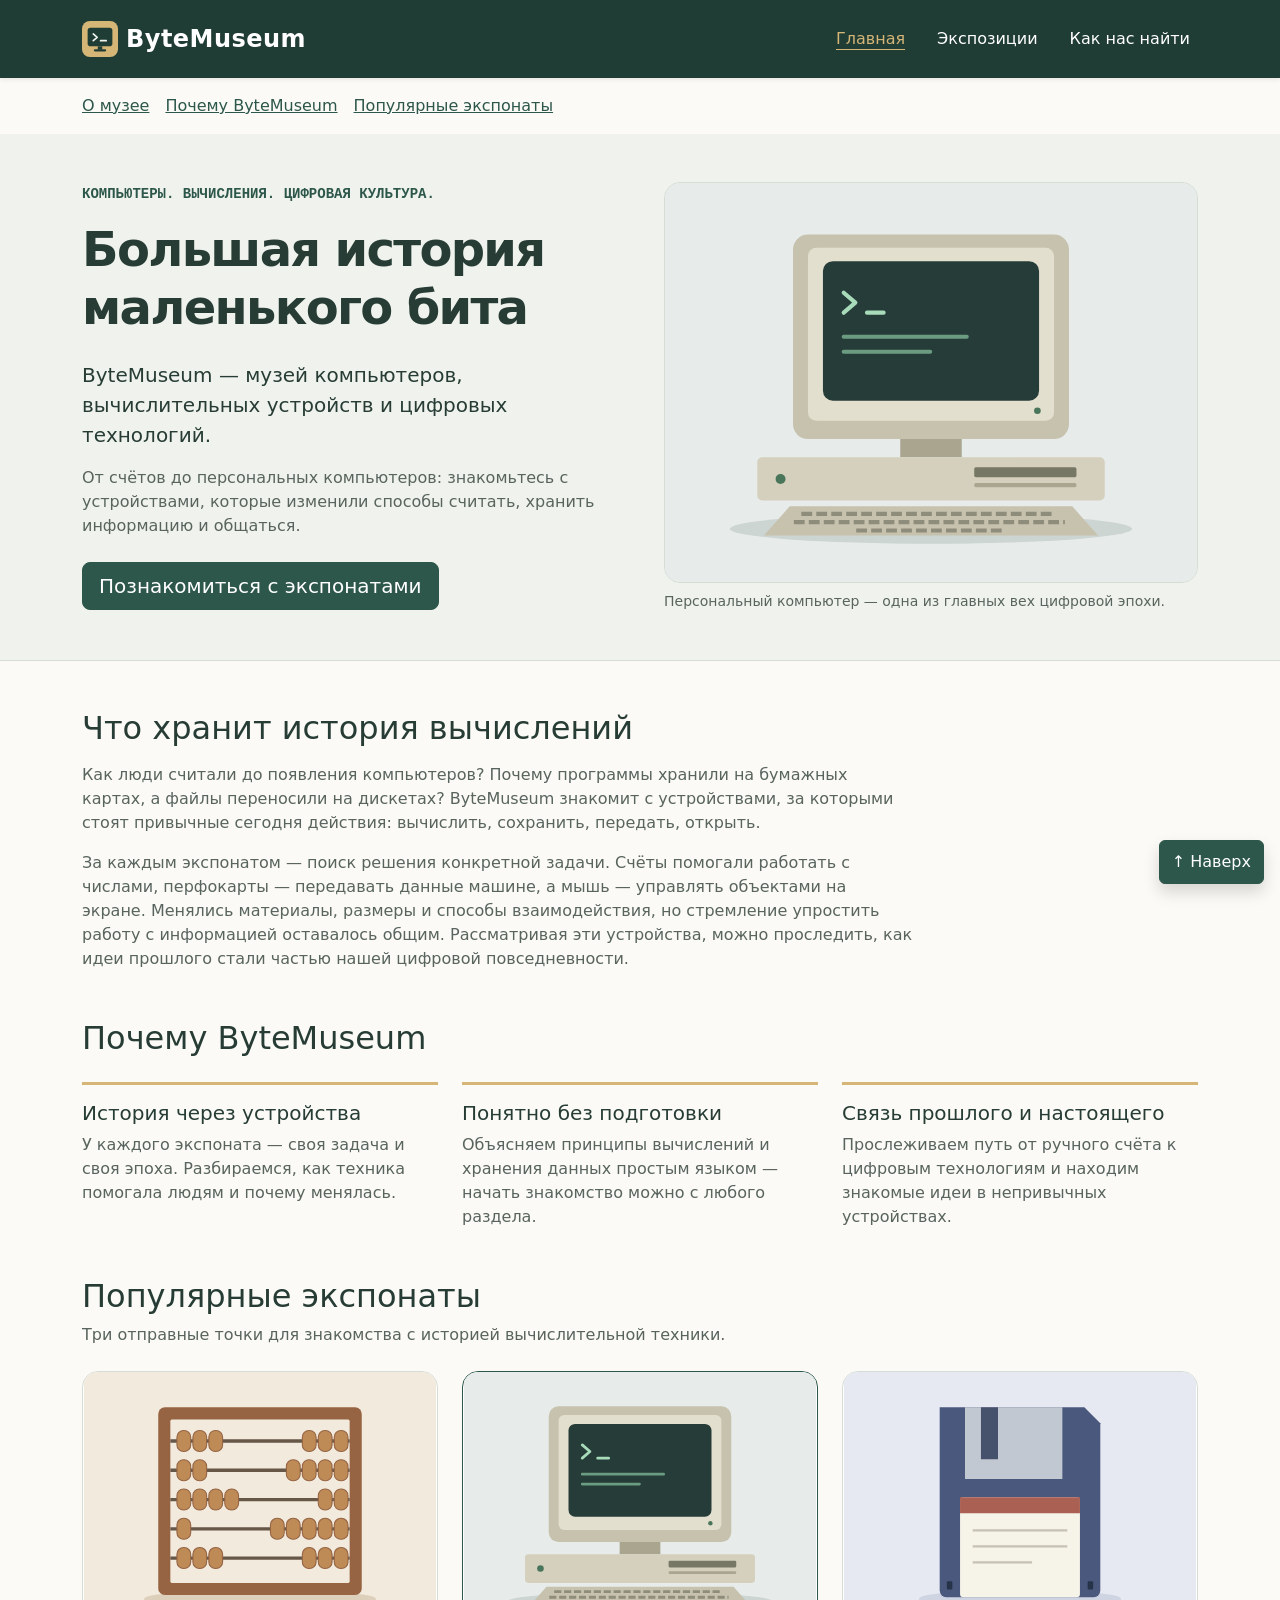
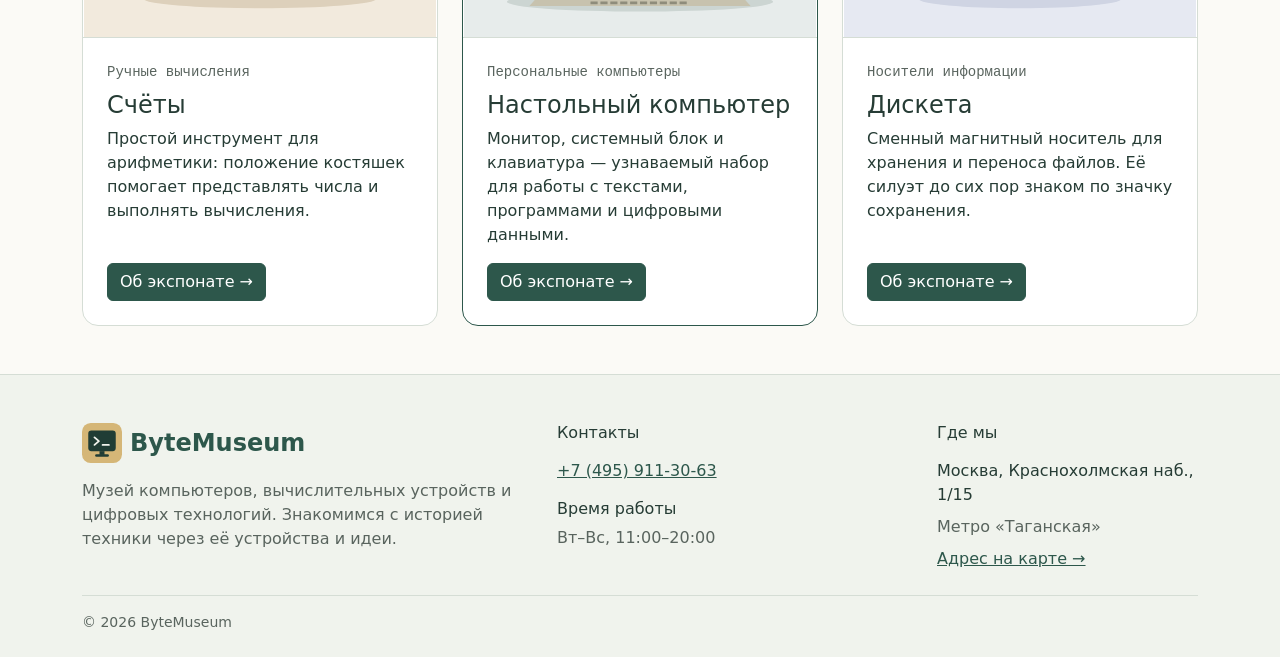
==== index.html @ 6dd72d3a "feat: add location+contacts page" ====
<!DOCTYPE html>
<html lang="ru">
<head>
  <meta charset="UTF-8">
  <meta name="viewport" content="width=device-width, initial-scale=1.0">
  <meta name="description" content="ByteMuseum — музей компьютеров, вычислительных устройств и цифровых технологий.">
  <title>Главная — ByteMuseum</title>
  <link rel="icon" type="image/svg+xml" href="images/logo.svg">
  <link rel="stylesheet" href="https://cdn.jsdelivr.net/npm/bootstrap@5.3.8/dist/css/bootstrap.min.css">
  <link rel="stylesheet" href="css/custom.css">
</head>
<body id="top" class="d-flex flex-column min-vh-100">
  <header class="museum-header sticky-top text-white shadow-sm">
    <nav class="museum-nav navbar navbar-expand-lg py-3" data-bs-theme="dark" aria-label="Основная навигация">
      <div class="container">
        <a class="museum-header__brand navbar-brand d-inline-flex align-items-center gap-2 fs-4 mb-0" href="index.html">
          <img class="museum-brand__icon" src="images/logo.svg" width="36" height="36" alt="">
          <span>ByteMuseum</span>
        </a>
        <button class="navbar-toggler" type="button" data-bs-toggle="collapse" data-bs-target="#main-menu" aria-controls="main-menu" aria-expanded="false" aria-label="Открыть или закрыть меню">
          <span class="navbar-toggler-icon"></span>
        </button>
        <div class="collapse navbar-collapse" id="main-menu">
          <ul class="navbar-nav ms-auto gap-lg-3 pt-3 pt-lg-0">
            <li class="nav-item"><a class="museum-nav__link nav-link" href="index.html" aria-current="page">Главная</a></li>
            <li class="nav-item"><a class="museum-nav__link nav-link" href="exhibitions.html">Экспозиции</a></li>
            <li class="nav-item"><a class="museum-nav__link nav-link" href="location.html">Как нас найти</a></li>
          </ul>
        </div>
      </div>
    </nav>
  </header>

  <main class="flex-grow-1">
    <nav class="container py-3" aria-label="Разделы главной страницы">
      <ul class="d-flex flex-wrap gap-3 list-unstyled mb-0">
        <li><a href="#about">О музее</a></li>
        <li><a href="#advantages">Почему ByteMuseum</a></li>
        <li><a href="#exhibits">Популярные экспонаты</a></li>
      </ul>
    </nav>
    <section id="about" class="museum-section museum-hero container-fluid border-bottom py-5" aria-labelledby="about-title">
      <div class="container">
        <div class="row align-items-center g-4 g-lg-5">
          <div class="col-12 col-lg-6">
            <p class="museum-hero__eyebrow text-uppercase small fw-semibold mb-3">Компьютеры. Вычисления. Цифровая культура.</p>
            <h1 id="about-title" class="museum-hero__title display-5 fw-bold mb-4">Большая история маленького бита</h1>
            <p class="lead mb-3">ByteMuseum — музей компьютеров, вычислительных устройств и цифровых технологий.</p>
            <p class="text-body-secondary mb-4">От счётов до персональных компьютеров: знакомьтесь с устройствами, которые изменили способы считать, хранить информацию и общаться.</p>
            <a class="museum-button btn btn-primary btn-lg" href="#exhibits">Познакомиться с экспонатами</a>
          </div>
          <div class="col-12 col-lg-6">
            <figure class="mb-0">
              <img class="museum-hero__image img-fluid rounded-4" src="images/personal-computer.svg" width="640" height="480" alt="Иллюстрация настольного компьютера с монитором, системным блоком и клавиатурой">
              <figcaption class="small text-body-secondary mt-2">Персональный компьютер — одна из главных вех цифровой эпохи.</figcaption>
            </figure>
          </div>
        </div>
      </div>
    </section>

    <section class="container pt-5" aria-labelledby="computing-history-title">
      <div class="row">
        <div class="col-12 col-lg-9">
          <h2 id="computing-history-title" class="mb-3">Что хранит история вычислений</h2>
          <p class="text-body-secondary">Как люди считали до появления компьютеров? Почему программы хранили на бумажных картах, а файлы переносили на дискетах? ByteMuseum знакомит с устройствами, за которыми стоят привычные сегодня действия: вычислить, сохранить, передать, открыть.</p>
          <p class="text-body-secondary mb-0">За каждым экспонатом — поиск решения конкретной задачи. Счёты помогали работать с числами, перфокарты — передавать данные машине, а мышь — управлять объектами на экране. Менялись материалы, размеры и способы взаимодействия, но стремление упростить работу с информацией оставалось общим. Рассматривая эти устройства, можно проследить, как идеи прошлого стали частью нашей цифровой повседневности.</p>
        </div>
      </div>
    </section>

    <section id="advantages" class="museum-section container py-5" aria-labelledby="advantages-title">
      <h2 id="advantages-title" class="mb-4">Почему ByteMuseum</h2>
      <div class="row g-4">
        <div class="col-12 col-md-6 col-lg-4">
          <div class="museum-benefit h-100 pt-3">
            <h3 class="h5">История через устройства</h3>
            <p class="text-body-secondary mb-0">У каждого экспоната — своя задача и своя эпоха. Разбираемся, как техника помогала людям и почему менялась.</p>
          </div>
        </div>
        <div class="col-12 col-md-6 col-lg-4">
          <div class="museum-benefit h-100 pt-3">
            <h3 class="h5">Понятно без подготовки</h3>
            <p class="text-body-secondary mb-0">Объясняем принципы вычислений и хранения данных простым языком — начать знакомство можно с любого раздела.</p>
          </div>
        </div>
        <div class="col-12 col-md-6 col-lg-4">
          <div class="museum-benefit h-100 pt-3">
            <h3 class="h5">Связь прошлого и настоящего</h3>
            <p class="text-body-secondary mb-0">Прослеживаем путь от ручного счёта к цифровым технологиям и находим знакомые идеи в непривычных устройствах.</p>
          </div>
        </div>
      </div>
    </section>

    <section id="exhibits" class="museum-section container pb-5" aria-labelledby="exhibits-title">
      <h2 id="exhibits-title" class="mb-2">Популярные экспонаты</h2>
      <p class="text-body-secondary mb-4">Три отправные точки для знакомства с историей вычислительной техники.</p>
      <div class="row g-4">
        <div class="col-12 col-md-6 col-lg-4">
          <article class="exhibit-card card h-100 overflow-hidden">
            <img class="exhibit-card__image card-img-top img-fluid w-100" src="images/abacus.svg" width="640" height="480" loading="lazy" alt="Иллюстрация деревянных счётов с рядами костяшек">
            <div class="card-body d-flex flex-column p-4">
              <p class="exhibit-card__category small text-body-secondary mb-2">Ручные вычисления</p>
              <h3 class="card-title h4">Счёты</h3>
              <p class="card-text">Простой инструмент для арифметики: положение костяшек помогает представлять числа и выполнять вычисления.</p>
              <a class="museum-button btn btn-primary mt-auto align-self-start" href="exhibit.html?id=abacus" aria-label="Подробнее об экспонате: Счёты">Об экспонате →</a>
            </div>
          </article>
        </div>
        <div class="col-12 col-md-6 col-lg-4">
          <article class="exhibit-card exhibit-card--featured card h-100 overflow-hidden">
            <img class="exhibit-card__image card-img-top img-fluid w-100" src="images/personal-computer.svg" width="640" height="480" loading="lazy" alt="Иллюстрация персонального компьютера с отдельным монитором и клавиатурой">
            <div class="card-body d-flex flex-column p-4">
              <p class="exhibit-card__category small text-body-secondary mb-2">Персональные компьютеры</p>
              <h3 class="card-title h4">Настольный компьютер</h3>
              <p class="card-text">Монитор, системный блок и клавиатура — узнаваемый набор для работы с текстами, программами и цифровыми данными.</p>
              <a class="museum-button btn btn-primary mt-auto align-self-start" href="exhibit.html?id=personal-computer" aria-label="Подробнее об экспонате: Настольный компьютер">Об экспонате →</a>
            </div>
          </article>
        </div>
        <div class="col-12 col-md-6 col-lg-4">
          <article class="exhibit-card card h-100 overflow-hidden">
            <img class="exhibit-card__image card-img-top img-fluid w-100" src="images/floppy-disk.svg" width="640" height="480" loading="lazy" alt="Иллюстрация дискеты в квадратном корпусе с металлической шторкой">
            <div class="card-body d-flex flex-column p-4">
              <p class="exhibit-card__category small text-body-secondary mb-2">Носители информации</p>
              <h3 class="card-title h4">Дискета</h3>
              <p class="card-text">Сменный магнитный носитель для хранения и переноса файлов. Её силуэт до сих пор знаком по значку сохранения.</p>
              <a class="museum-button btn btn-primary mt-auto align-self-start" href="exhibit.html?id=floppy-disk" aria-label="Подробнее об экспонате: Дискета">Об экспонате →</a>
            </div>
          </article>
        </div>
      </div>
    </section>
  </main>

  <footer class="museum-footer border-top pt-5 pb-4">
    <div class="container">
      <div class="row g-4">
        <div class="col-12 col-lg-5">
          <a class="museum-footer__brand d-inline-flex align-items-center gap-2 text-decoration-none mb-3" href="index.html">
            <img class="museum-brand__icon" src="images/logo.svg" width="40" height="40" alt="">
            <span class="fs-4 fw-bold">ByteMuseum</span>
          </a>
          <p class="text-body-secondary mb-0">Музей компьютеров, вычислительных устройств и цифровых технологий. Знакомимся с историей техники через её устройства и идеи.</p>
        </div>
        <div class="col-12 col-sm-6 col-lg-4">
          <h2 class="h6 mb-3">Контакты</h2>
          <address class="mb-0">
            <a class="museum-footer__contact" href="tel:+74959113063">+7 (495) 911-30-63</a>
          </address>
          <h2 class="h6 mt-3 mb-2">Время работы</h2>
          <p class="text-body-secondary mb-0">Вт–Вс, 11:00–20:00</p>
        </div>
        <div class="col-12 col-sm-6 col-lg-3">
          <h2 class="h6 mb-3">Где мы</h2>
          <address class="mb-0">
            Москва, Краснохолмская наб., 1/15
            <span class="d-block text-body-secondary mt-2">Метро «Таганская»</span>
            <a class="d-inline-block mt-2" href="location.html">Адрес на карте →</a>
          </address>
        </div>
      </div>
      <div class="museum-footer__bottom border-top mt-4 pt-3">
        <p class="text-body-secondary small mb-0">&copy; 2026 ByteMuseum</p>
      </div>
    </div>
  </footer>

  <a class="museum-button back-to-top btn btn-primary position-fixed bottom-0 end-0 m-3 shadow z-3" href="#top" aria-label="Вернуться к началу страницы">↑ Наверх</a>

  <script src="https://cdn.jsdelivr.net/npm/bootstrap@5.3.8/dist/js/bootstrap.bundle.min.js"></script>
</body>
</html>
---- css/custom.css ----
:root {
  /* Тема сайта */
  --museum-brand: #2d574b;
  --museum-brand-rgb: 45, 87, 75;
  --museum-brand-hover: #234438;
  --museum-header: #203d35;
  --museum-accent: #d5b677;
  --museum-focus: #986414;
  --museum-surface: #ffffff;
  --museum-surface-muted: #f0f3ed;
  --museum-radius: 1rem;
  --museum-anchor-offset: 10rem;

  /* Общие цвета Bootstrap и собственных блоков */
  --bs-primary: var(--museum-brand);
  --bs-primary-rgb: var(--museum-brand-rgb);
  --bs-body-color: #263c35;
  --bs-body-bg: #fbfaf6;
  --bs-secondary-color: #59645e;
  --bs-border-color: #d5ddd5;
  --bs-link-color: var(--museum-brand);
  --bs-link-color-rgb: var(--museum-brand-rgb);
  --bs-link-hover-color: var(--museum-brand-hover);
  --bs-link-hover-color-rgb: 35, 68, 56;
}

/* Базовое поведение и клавиатурная навигация */
html {
  overscroll-behavior: none;
}

a:focus-visible,
.museum-button:focus-visible,
.navbar-toggler:focus-visible,
.table-responsive:focus-visible {
  outline: 3px solid var(--museum-focus);
  outline-offset: 4px;
}

.museum-section {
  scroll-margin-top: var(--museum-anchor-offset);
}

/* Шапка и навигация */
.museum-header {
  background-color: var(--museum-header);
}

.museum-header__brand {
  font-weight: 700;
  letter-spacing: 0.02em;
}

.museum-brand__icon {
  flex-shrink: 0;
}

.museum-footer__contact {
  overflow-wrap: anywhere;
}

.museum-footer__bottom {
  /* Оставляем место для фиксированной ссылки «Наверх». */
  padding-right: 7rem;
}

.museum-header a:focus-visible,
.museum-header .navbar-toggler:focus-visible {
  outline-color: var(--museum-accent);
}

.museum-nav__link {
  display: inline-block;
  padding-block: 0.25rem;
  color: #ffffff;
  text-decoration: underline;
  text-decoration-color: transparent;
  text-underline-offset: 0.3em;
}

.museum-nav__link:hover,
.museum-nav__link:focus-visible,
.museum-nav__link[aria-current="page"] {
  color: var(--museum-accent);
  text-decoration-color: currentColor;
}

.museum-nav .navbar-toggler {
  min-width: 48px;
  min-height: 44px;
}

/* Главный блок и преимущества */
.museum-hero,
.museum-footer {
  background-color: var(--museum-surface-muted);
}

.museum-hero__eyebrow,
.exhibit-card__category {
  font-family: var(--bs-font-monospace);
}

.museum-hero__eyebrow {
  color: var(--museum-brand);
}

.museum-hero__title {
  letter-spacing: -0.035em;
}

.museum-hero__image {
  border: 1px solid var(--bs-border-color);
}

.museum-benefit {
  border-top: 3px solid var(--museum-accent);
}

/* Экспонат */
.exhibit-card {
  background-color: var(--museum-surface);
  border: 1px solid var(--bs-border-color);
  border-radius: var(--museum-radius);
}

.exhibit-card--featured {
  border-color: var(--museum-brand);
}

.exhibit-card__image {
  display: block;
  aspect-ratio: 4 / 3;
  object-fit: contain;
  border-bottom: 1px solid var(--bs-border-color);
}

.museum-badge {
  color: #ffffff;
  background-color: var(--museum-brand);
}

.museum-badge--temporary {
  color: var(--museum-header);
  background-color: var(--museum-accent);
}

.exhibit-specs {
  --bs-table-color: var(--bs-body-color);
  --bs-table-bg: var(--museum-surface);
  --bs-table-striped-color: var(--bs-body-color);
  --bs-table-striped-bg: var(--museum-surface-muted);
}

.exhibit-specs th {
  width: 40%;
  font-weight: 600;
}

/* Состояния кнопок через переменные Bootstrap */
.museum-button {
  --bs-btn-bg: var(--museum-brand);
  --bs-btn-border-color: var(--museum-brand);
  --bs-btn-hover-bg: var(--museum-brand-hover);
  --bs-btn-hover-border-color: var(--museum-brand-hover);
  --bs-btn-active-bg: var(--museum-header);
  --bs-btn-active-border-color: var(--museum-header);
  --bs-btn-focus-shadow-rgb: var(--museum-brand-rgb);
  --bs-btn-disabled-bg: var(--museum-brand);
  --bs-btn-disabled-border-color: var(--museum-brand);
}

.back-to-top {
  min-height: 44px;
  display: inline-flex;
  align-items: center;
}

/* Карта остаётся достаточно высокой для управления на небольшом экране. */
.location-map {
  display: block;
  width: 100%;
  height: clamp(22rem, 45vw, 32rem);
  border: 0;
}

/* Горизонтальное меню занимает меньше места по высоте */
@media (min-width: 992px) {
  :root {
    --museum-anchor-offset: 7rem;
  }
}
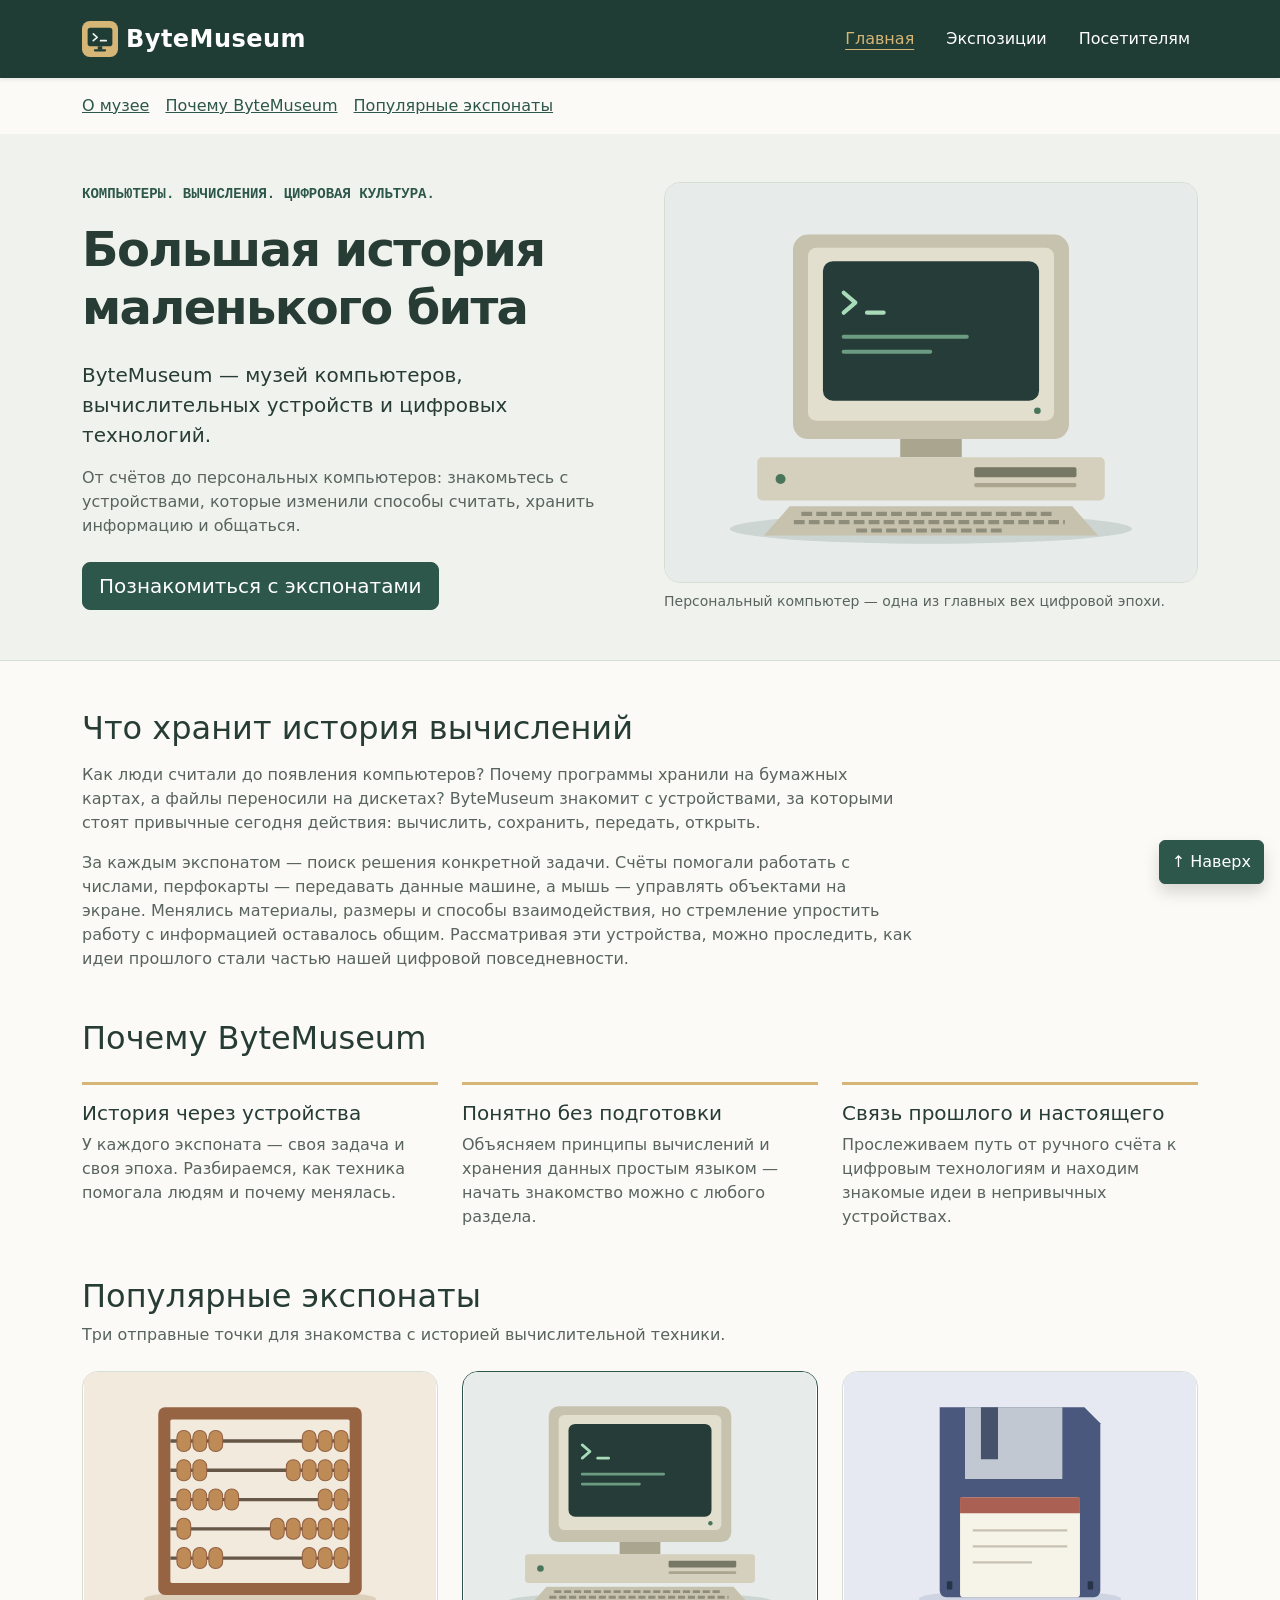
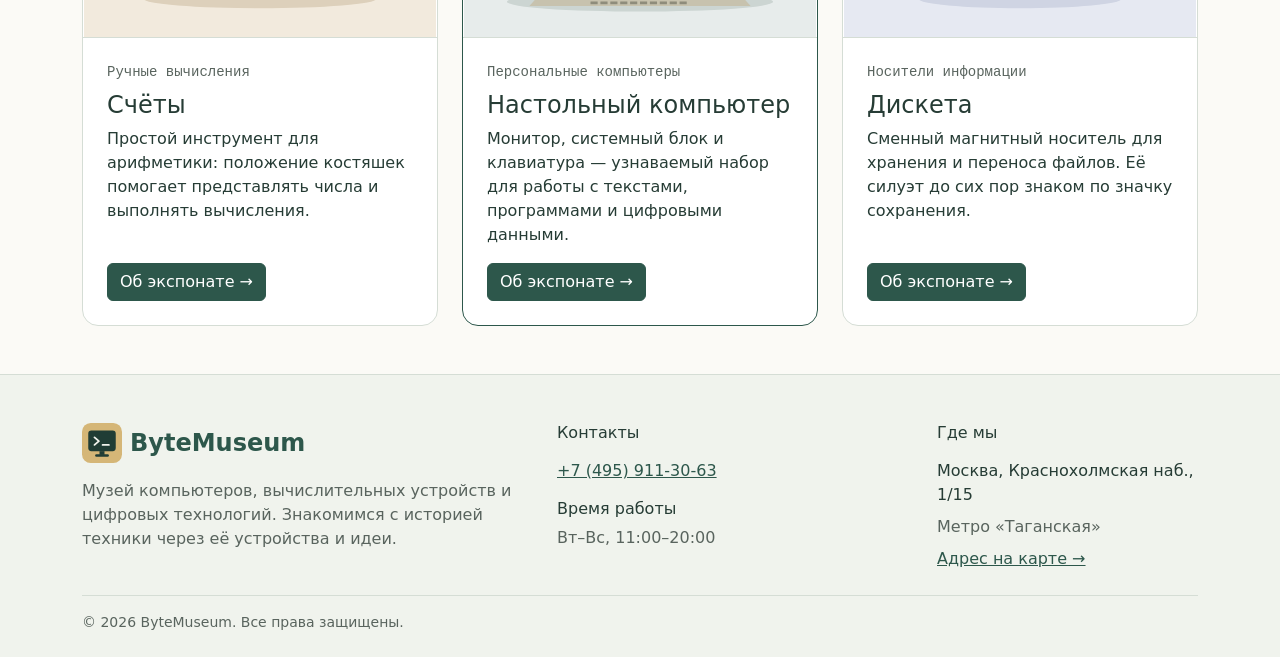
==== commit 629be7a8: "feat: add faq, rules and prices, rename location page to visitors page" ====
--- a/index.html
+++ b/index.html
@@ -24,7 +24,7 @@
           <ul class="navbar-nav ms-auto gap-lg-3 pt-3 pt-lg-0">
             <li class="nav-item"><a class="museum-nav__link nav-link" href="index.html" aria-current="page">Главная</a></li>
             <li class="nav-item"><a class="museum-nav__link nav-link" href="exhibitions.html">Экспозиции</a></li>
-            <li class="nav-item"><a class="museum-nav__link nav-link" href="location.html">Как нас найти</a></li>
+            <li class="nav-item"><a class="museum-nav__link nav-link" href="visitors.html">Посетителям</a></li>
           </ul>
         </div>
       </div>
@@ -157,12 +157,12 @@
           <address class="mb-0">
             Москва, Краснохолмская наб., 1/15
             <span class="d-block text-body-secondary mt-2">Метро «Таганская»</span>
-            <a class="d-inline-block mt-2" href="location.html">Адрес на карте →</a>
+            <a class="d-inline-block mt-2" href="visitors.html#directions">Адрес на карте →</a>
           </address>
         </div>
       </div>
       <div class="museum-footer__bottom border-top mt-4 pt-3">
-        <p class="text-body-secondary small mb-0">&copy; 2026 ByteMuseum</p>
+        <p class="text-body-secondary small mb-0">&copy; 2026 ByteMuseum. Все права защищены.</p>
       </div>
     </div>
   </footer>
--- a/css/custom.css
+++ b/css/custom.css
@@ -157,6 +157,27 @@
   font-weight: 600;
 }
 
+/* Информация для посетителей */
+.visitor-ticket {
+  --bs-card-bg: var(--museum-surface);
+}
+
+.museum-notice {
+  --bs-alert-color: var(--bs-body-color);
+  --bs-alert-bg: var(--museum-surface-muted);
+  --bs-alert-border-color: var(--bs-border-color);
+  --bs-alert-link-color: var(--museum-brand);
+}
+
+.museum-faq {
+  --bs-accordion-bg: var(--museum-surface);
+  --bs-accordion-color: var(--bs-body-color);
+  --bs-accordion-btn-color: var(--bs-body-color);
+  --bs-accordion-active-color: var(--museum-brand);
+  --bs-accordion-active-bg: var(--museum-surface-muted);
+  --bs-accordion-btn-focus-box-shadow: inset 0 0 0 3px var(--museum-focus);
+}
+
 /* Состояния кнопок через переменные Bootstrap */
 .museum-button {
   --bs-btn-bg: var(--museum-brand);
@@ -177,7 +198,7 @@
 }
 
 /* Карта остаётся достаточно высокой для управления на небольшом экране. */
-.location-map {
+.visitors-map {
   display: block;
   width: 100%;
   height: clamp(22rem, 45vw, 32rem);
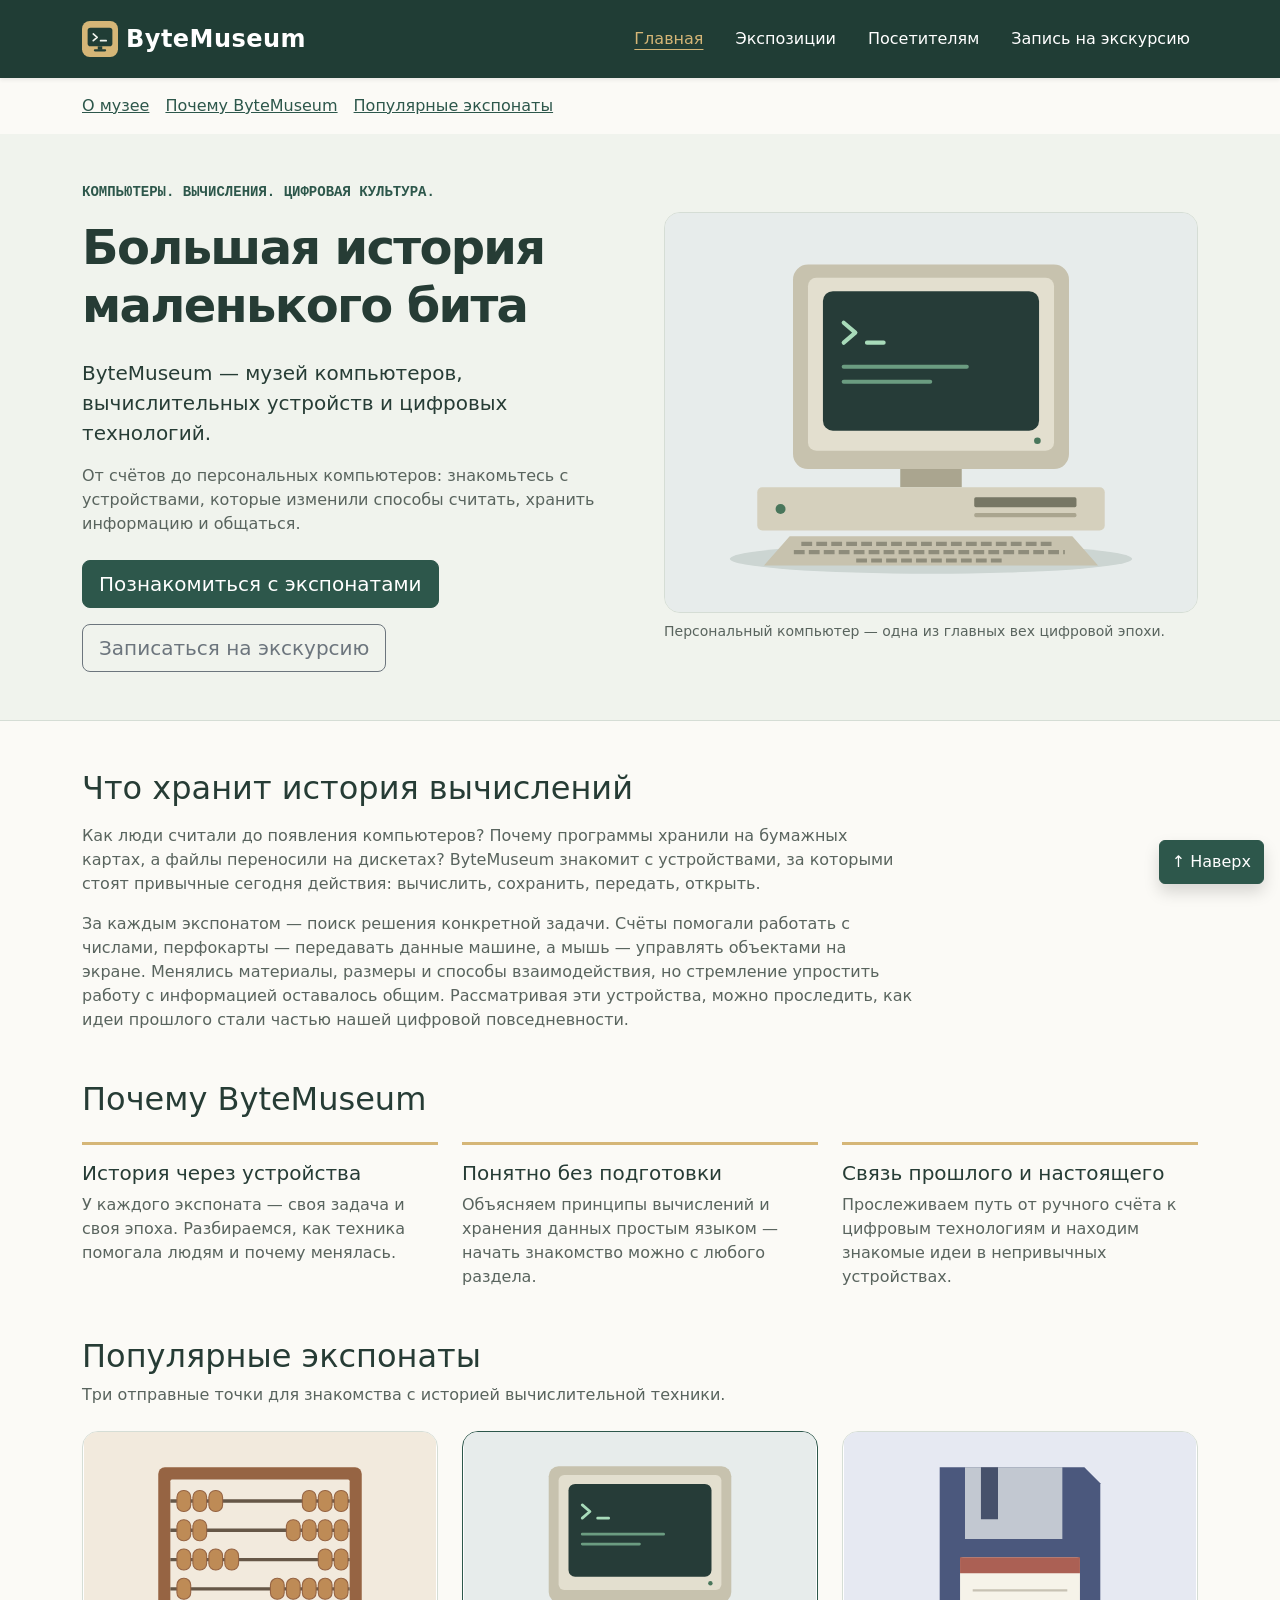
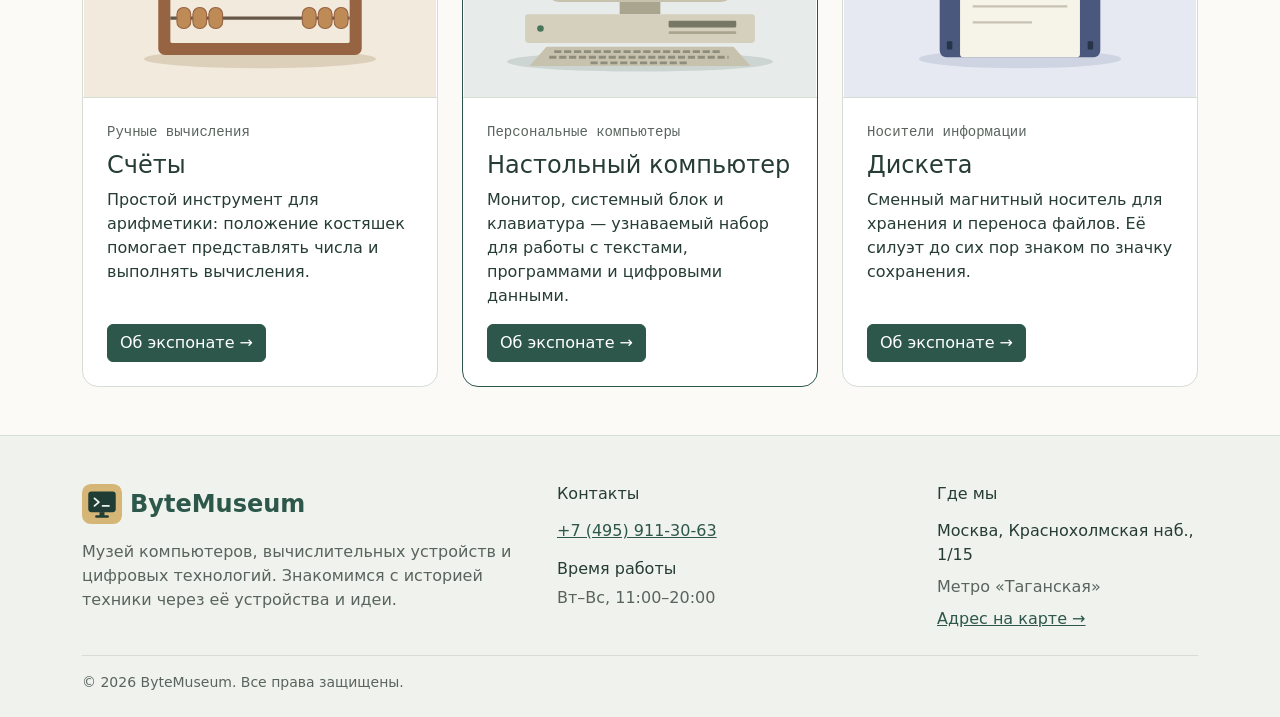
==== commit 151c8baa: "feat: add tour page" ====
--- a/index.html
+++ b/index.html
@@ -25,6 +25,7 @@
             <li class="nav-item"><a class="museum-nav__link nav-link" href="index.html" aria-current="page">Главная</a></li>
             <li class="nav-item"><a class="museum-nav__link nav-link" href="exhibitions.html">Экспозиции</a></li>
             <li class="nav-item"><a class="museum-nav__link nav-link" href="visitors.html">Посетителям</a></li>
+            <li class="nav-item"><a class="museum-nav__link nav-link" href="tours.html">Запись на экскурсию</a></li>
           </ul>
         </div>
       </div>
@@ -47,7 +48,10 @@
             <h1 id="about-title" class="museum-hero__title display-5 fw-bold mb-4">Большая история маленького бита</h1>
             <p class="lead mb-3">ByteMuseum — музей компьютеров, вычислительных устройств и цифровых технологий.</p>
             <p class="text-body-secondary mb-4">От счётов до персональных компьютеров: знакомьтесь с устройствами, которые изменили способы считать, хранить информацию и общаться.</p>
-            <a class="museum-button btn btn-primary btn-lg" href="#exhibits">Познакомиться с экспонатами</a>
+            <div class="d-flex flex-wrap gap-3">
+              <a class="museum-button btn btn-primary btn-lg" href="#exhibits">Познакомиться с экспонатами</a>
+              <a class="btn btn-outline-secondary btn-lg" href="tours.html">Записаться на экскурсию</a>
+            </div>
           </div>
           <div class="col-12 col-lg-6">
             <figure class="mb-0">
--- a/css/custom.css
+++ b/css/custom.css
@@ -178,6 +178,31 @@
   --bs-accordion-btn-focus-box-shadow: inset 0 0 0 3px var(--museum-focus);
 }
 
+/* Форма записи и предварительный просмотр заявки */
+.tour-note {
+  --bs-card-bg: var(--museum-surface-muted);
+}
+
+.tour-form .form-control:focus,
+.tour-form .form-select:focus,
+.tour-form .form-check-input:focus {
+  border-color: var(--museum-brand);
+  box-shadow: 0 0 0 0.25rem rgba(var(--museum-brand-rgb), 0.2);
+}
+
+.tour-form .form-check-input:checked {
+  background-color: var(--museum-brand);
+  border-color: var(--museum-brand);
+}
+
+.tour-summary dd {
+  overflow-wrap: anywhere;
+}
+
+.tour-summary__comment {
+  white-space: pre-wrap;
+}
+
 /* Состояния кнопок через переменные Bootstrap */
 .museum-button {
   --bs-btn-bg: var(--museum-brand);
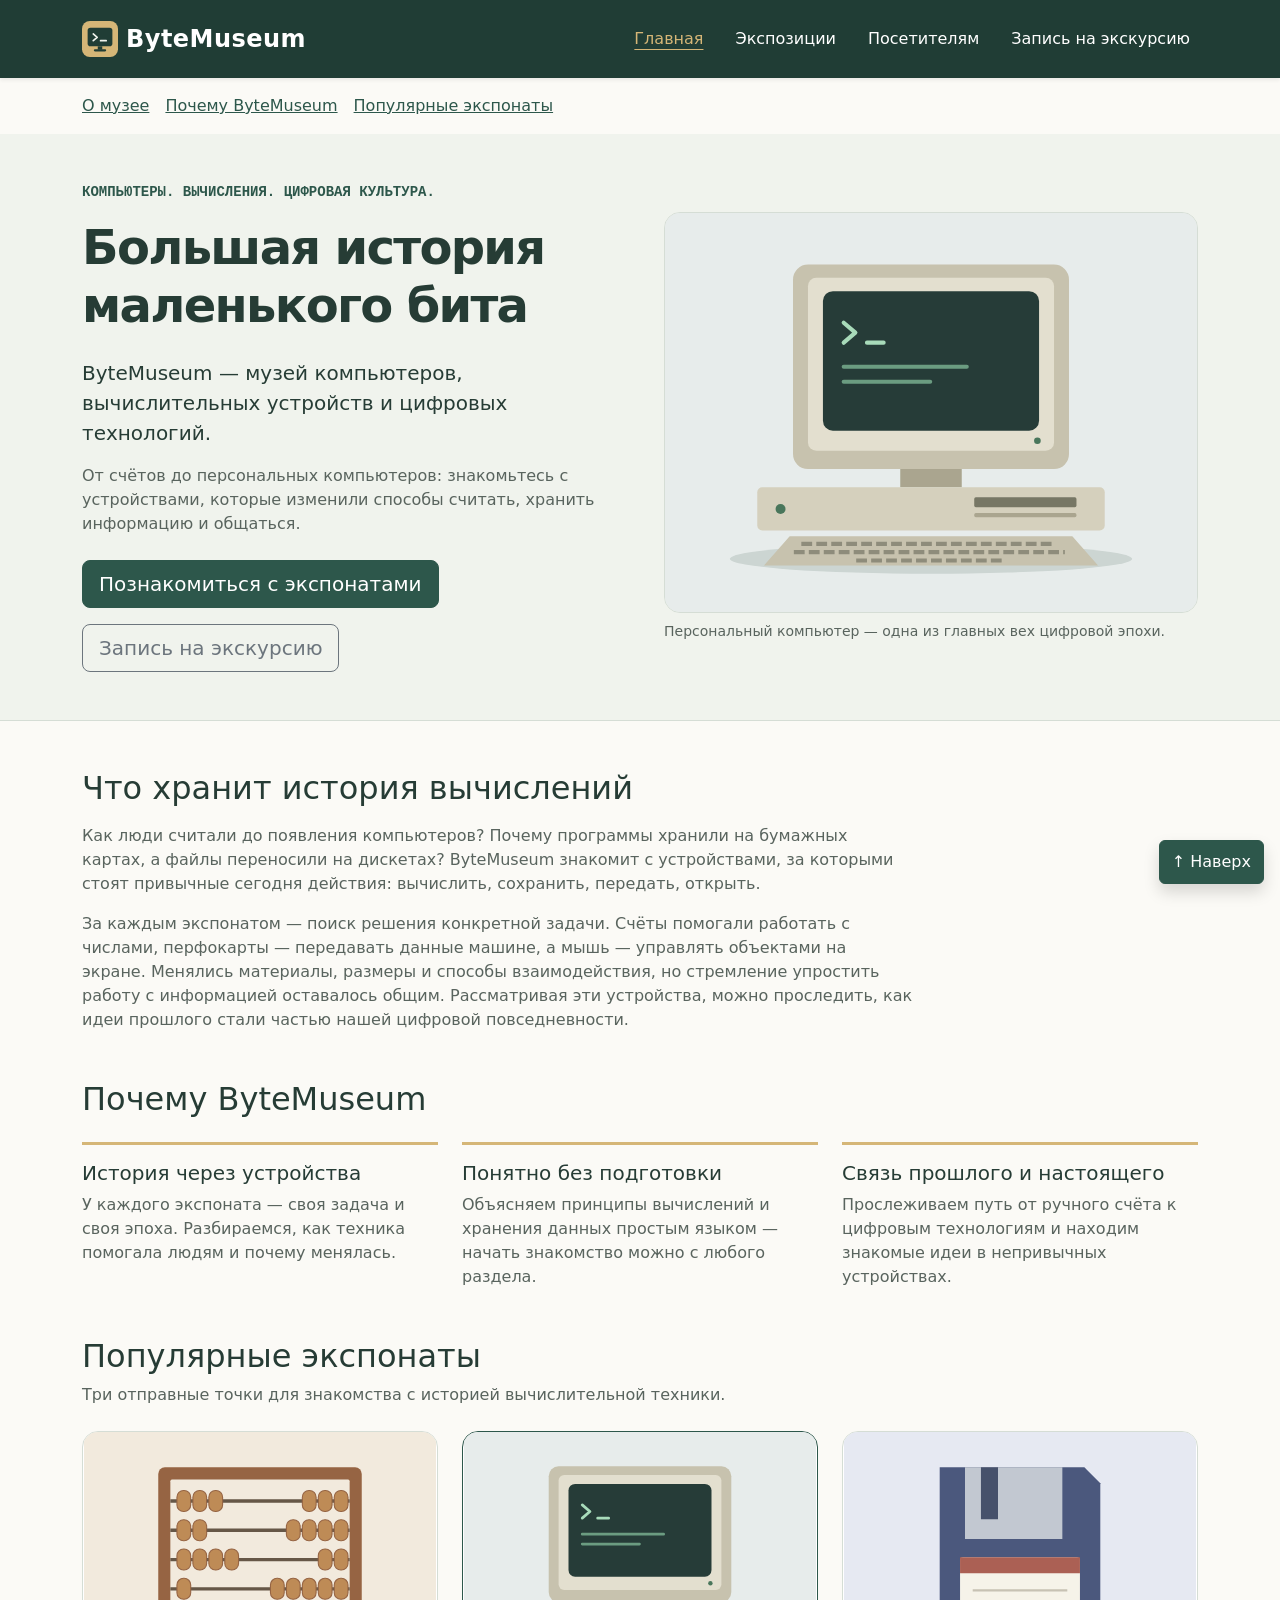
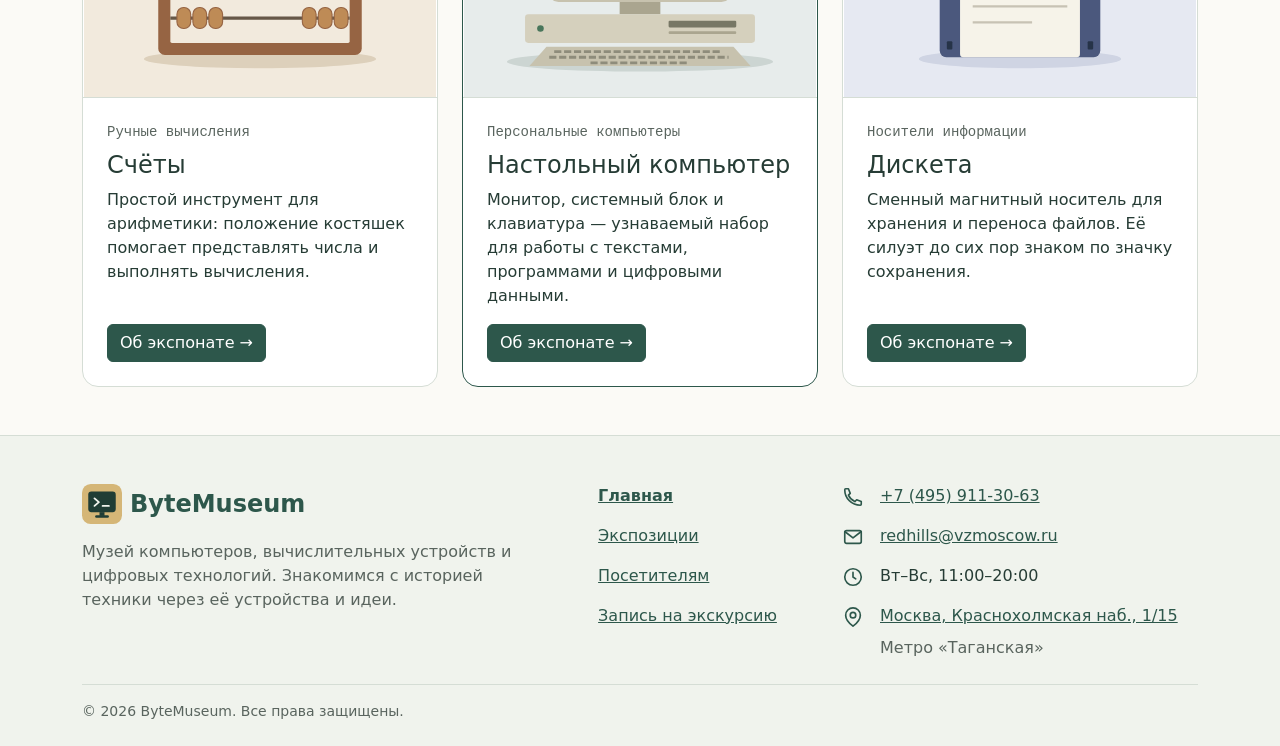
==== commit 11c13e76: "feat: footer navigation, minor changes" ====
--- a/index.html
+++ b/index.html
@@ -50,7 +50,7 @@
             <p class="text-body-secondary mb-4">От счётов до персональных компьютеров: знакомьтесь с устройствами, которые изменили способы считать, хранить информацию и общаться.</p>
             <div class="d-flex flex-wrap gap-3">
               <a class="museum-button btn btn-primary btn-lg" href="#exhibits">Познакомиться с экспонатами</a>
-              <a class="btn btn-outline-secondary btn-lg" href="tours.html">Записаться на экскурсию</a>
+              <a class="btn btn-outline-secondary btn-lg" href="tours.html">Запись на экскурсию</a>
             </div>
           </div>
           <div class="col-12 col-lg-6">
@@ -148,21 +148,38 @@
           </a>
           <p class="text-body-secondary mb-0">Музей компьютеров, вычислительных устройств и цифровых технологий. Знакомимся с историей техники через её устройства и идеи.</p>
         </div>
-        <div class="col-12 col-sm-6 col-lg-4">
-          <h2 class="h6 mb-3">Контакты</h2>
-          <address class="mb-0">
-            <a class="museum-footer__contact" href="tel:+74959113063">+7 (495) 911-30-63</a>
-          </address>
-          <h2 class="h6 mt-3 mb-2">Время работы</h2>
-          <p class="text-body-secondary mb-0">Вт–Вс, 11:00–20:00</p>
+        <div class="col-12 col-sm-5 col-lg-3 d-flex justify-content-lg-center">
+          <nav aria-label="Навигация в подвале">
+            <ul class="d-flex flex-column gap-3 list-unstyled mb-0">
+              <li><a class="museum-footer__link" href="index.html" aria-current="page">Главная</a></li>
+              <li><a class="museum-footer__link" href="exhibitions.html">Экспозиции</a></li>
+              <li><a class="museum-footer__link" href="visitors.html">Посетителям</a></li>
+              <li><a class="museum-footer__link" href="tours.html">Запись на экскурсию</a></li>
+            </ul>
+          </nav>
         </div>
-        <div class="col-12 col-sm-6 col-lg-3">
-          <h2 class="h6 mb-3">Где мы</h2>
-          <address class="mb-0">
-            Москва, Краснохолмская наб., 1/15
-            <span class="d-block text-body-secondary mt-2">Метро «Таганская»</span>
-            <a class="d-inline-block mt-2" href="visitors.html#directions">Адрес на карте →</a>
-          </address>
+        <div class="col-12 col-sm-7 col-lg-4">
+          <ul class="d-flex flex-column gap-3 list-unstyled mb-0">
+            <li class="d-flex align-items-start gap-3">
+              <svg class="museum-footer__icon" width="22" height="22" viewBox="0 0 24 24" fill="none" stroke="currentColor" stroke-width="1.8" stroke-linecap="round" stroke-linejoin="round" aria-hidden="true" focusable="false"><use href="images/icons.svg#phone"></use></svg>
+              <div><span class="visually-hidden">Телефон: </span><a class="museum-footer__contact" href="tel:+74959113063">+7 (495) 911-30-63</a></div>
+            </li>
+            <li class="d-flex align-items-start gap-3">
+              <svg class="museum-footer__icon" width="22" height="22" viewBox="0 0 24 24" fill="none" stroke="currentColor" stroke-width="1.8" stroke-linecap="round" stroke-linejoin="round" aria-hidden="true" focusable="false"><use href="images/icons.svg#mail"></use></svg>
+              <div><span class="visually-hidden">Электронная почта: </span><a class="museum-footer__contact" href="mailto:redhills@vzmoscow.ru">redhills@vzmoscow.ru</a></div>
+            </li>
+            <li class="d-flex align-items-start gap-3">
+              <svg class="museum-footer__icon" width="22" height="22" viewBox="0 0 24 24" fill="none" stroke="currentColor" stroke-width="1.8" stroke-linecap="round" stroke-linejoin="round" aria-hidden="true" focusable="false"><use href="images/icons.svg#clock"></use></svg>
+              <div><span class="visually-hidden">Время работы: </span><span>Вт–Вс, 11:00–20:00</span></div>
+            </li>
+            <li class="d-flex align-items-start gap-3">
+              <svg class="museum-footer__icon" width="22" height="22" viewBox="0 0 24 24" fill="none" stroke="currentColor" stroke-width="1.8" stroke-linecap="round" stroke-linejoin="round" aria-hidden="true" focusable="false"><use href="images/icons.svg#pin"></use></svg>
+              <address class="mb-0">
+                <span class="visually-hidden">Адрес: </span><a href="visitors.html#directions">Москва, Краснохолмская наб., 1/15</a>
+                <span class="d-block text-body-secondary mt-2">Метро «Таганская»</span>
+              </address>
+            </li>
+          </ul>
         </div>
       </div>
       <div class="museum-footer__bottom border-top mt-4 pt-3">
--- a/css/custom.css
+++ b/css/custom.css
@@ -59,6 +59,16 @@
   overflow-wrap: anywhere;
 }
 
+.museum-footer__icon {
+  flex-shrink: 0;
+  margin-top: 0.125rem;
+  color: var(--museum-brand);
+}
+
+.museum-footer__link[aria-current="page"] {
+  font-weight: 600;
+}
+
 .museum-footer__bottom {
   /* Оставляем место для фиксированной ссылки «Наверх». */
   padding-right: 7rem;
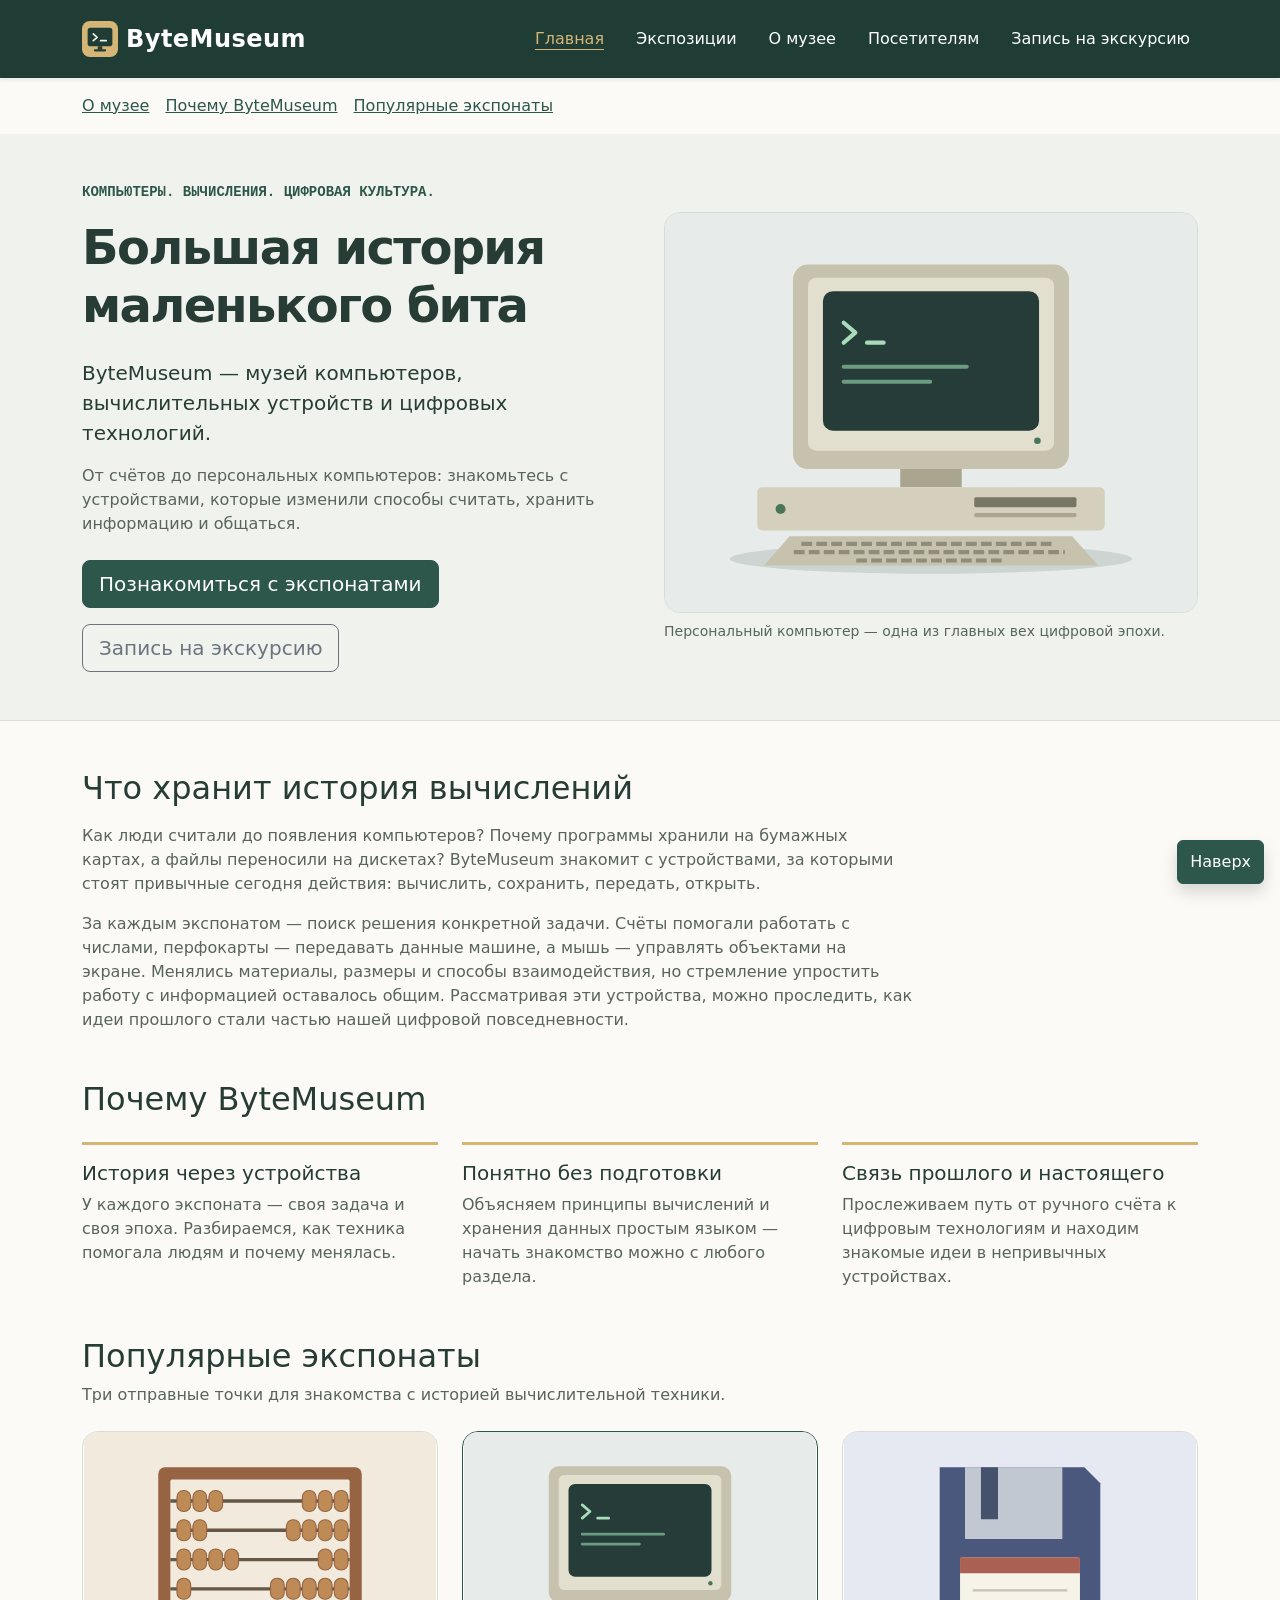
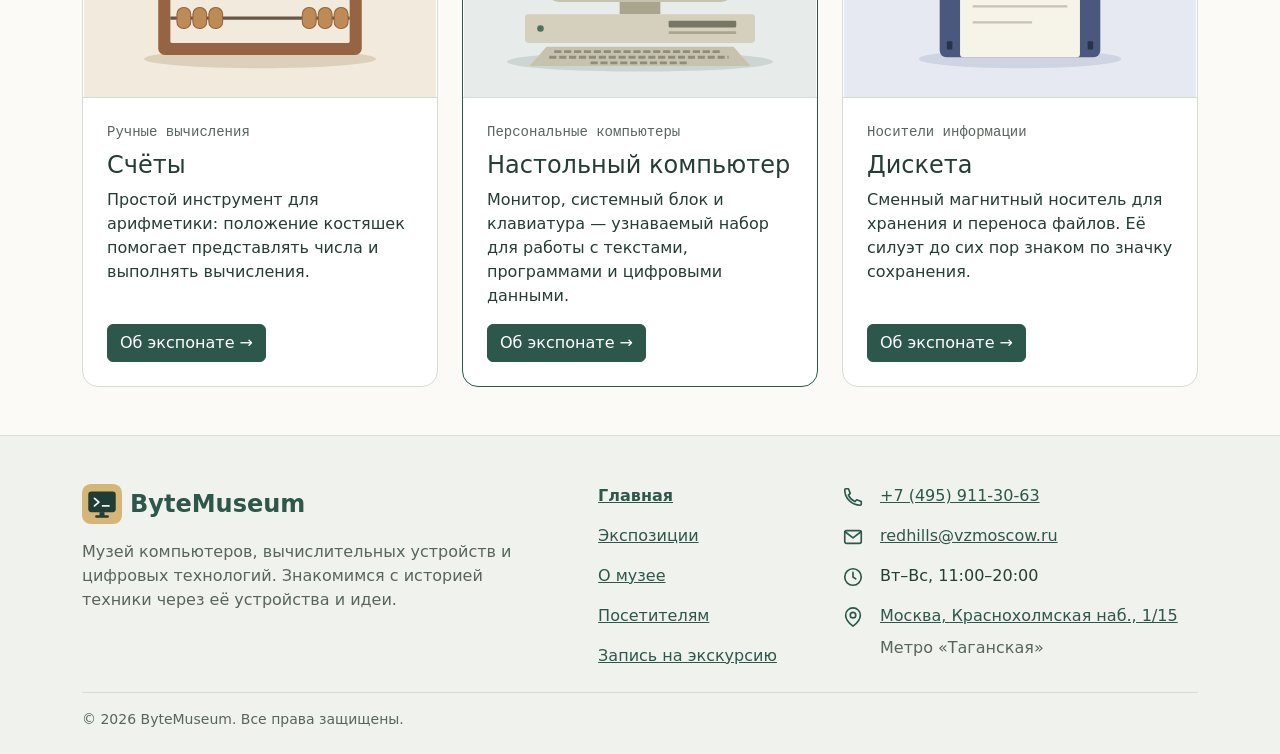
==== commit 6b01838a: "feat: add about page, update links, fix go-to-top button" ====
--- a/index.html
+++ b/index.html
@@ -24,6 +24,7 @@
           <ul class="navbar-nav ms-auto gap-lg-3 pt-3 pt-lg-0">
             <li class="nav-item"><a class="museum-nav__link nav-link" href="index.html" aria-current="page">Главная</a></li>
             <li class="nav-item"><a class="museum-nav__link nav-link" href="exhibitions.html">Экспозиции</a></li>
+            <li class="nav-item"><a class="museum-nav__link nav-link" href="about.html">О музее</a></li>
             <li class="nav-item"><a class="museum-nav__link nav-link" href="visitors.html">Посетителям</a></li>
             <li class="nav-item"><a class="museum-nav__link nav-link" href="tours.html">Запись на экскурсию</a></li>
           </ul>
@@ -153,6 +154,7 @@
             <ul class="d-flex flex-column gap-3 list-unstyled mb-0">
               <li><a class="museum-footer__link" href="index.html" aria-current="page">Главная</a></li>
               <li><a class="museum-footer__link" href="exhibitions.html">Экспозиции</a></li>
+              <li><a class="museum-footer__link" href="about.html">О музее</a></li>
               <li><a class="museum-footer__link" href="visitors.html">Посетителям</a></li>
               <li><a class="museum-footer__link" href="tours.html">Запись на экскурсию</a></li>
             </ul>
@@ -188,7 +190,7 @@
     </div>
   </footer>
 
-  <a class="museum-button back-to-top btn btn-primary position-fixed bottom-0 end-0 m-3 shadow z-3" href="#top" aria-label="Вернуться к началу страницы">↑ Наверх</a>
+  <a class="museum-button back-to-top btn btn-primary position-fixed bottom-0 end-0 m-3 shadow z-3" href="#top" aria-label="Вернуться к началу страницы">Наверх</a>
 
   <script src="https://cdn.jsdelivr.net/npm/bootstrap@5.3.8/dist/js/bootstrap.bundle.min.js"></script>
 </body>
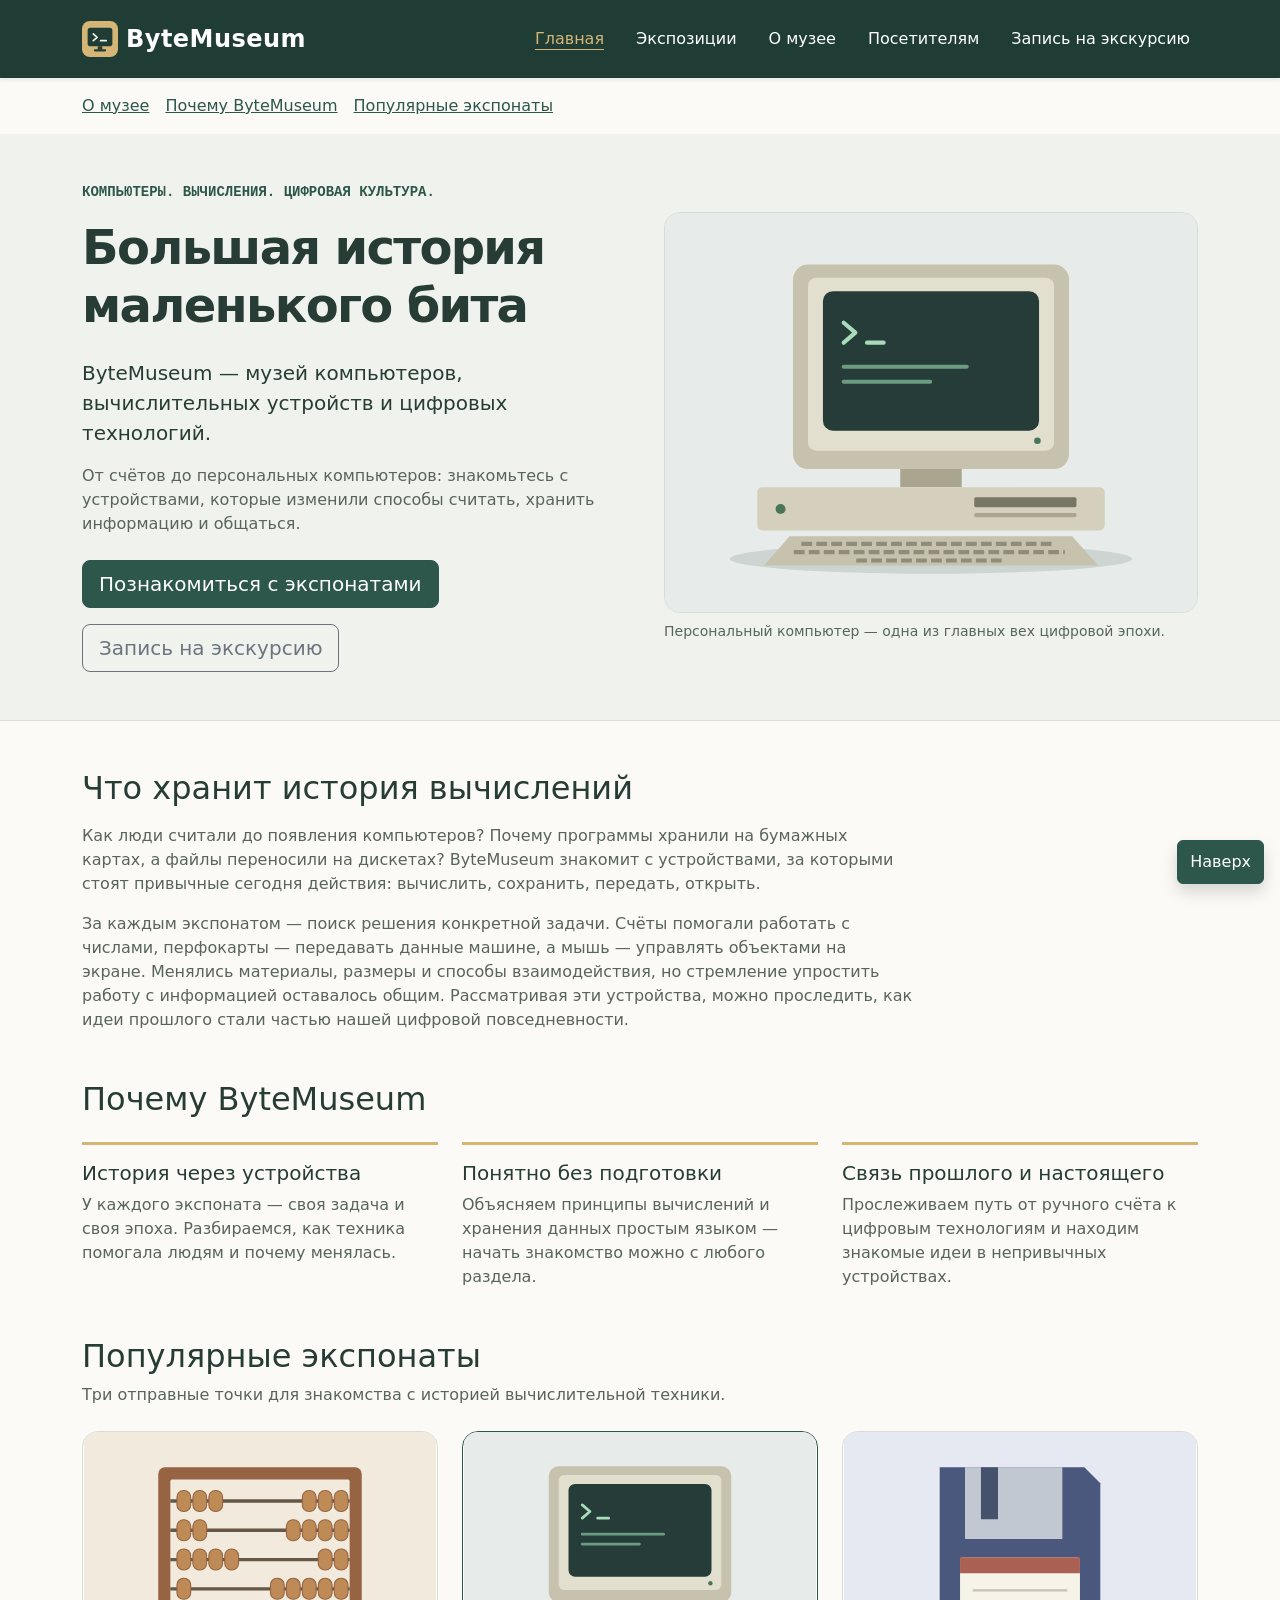
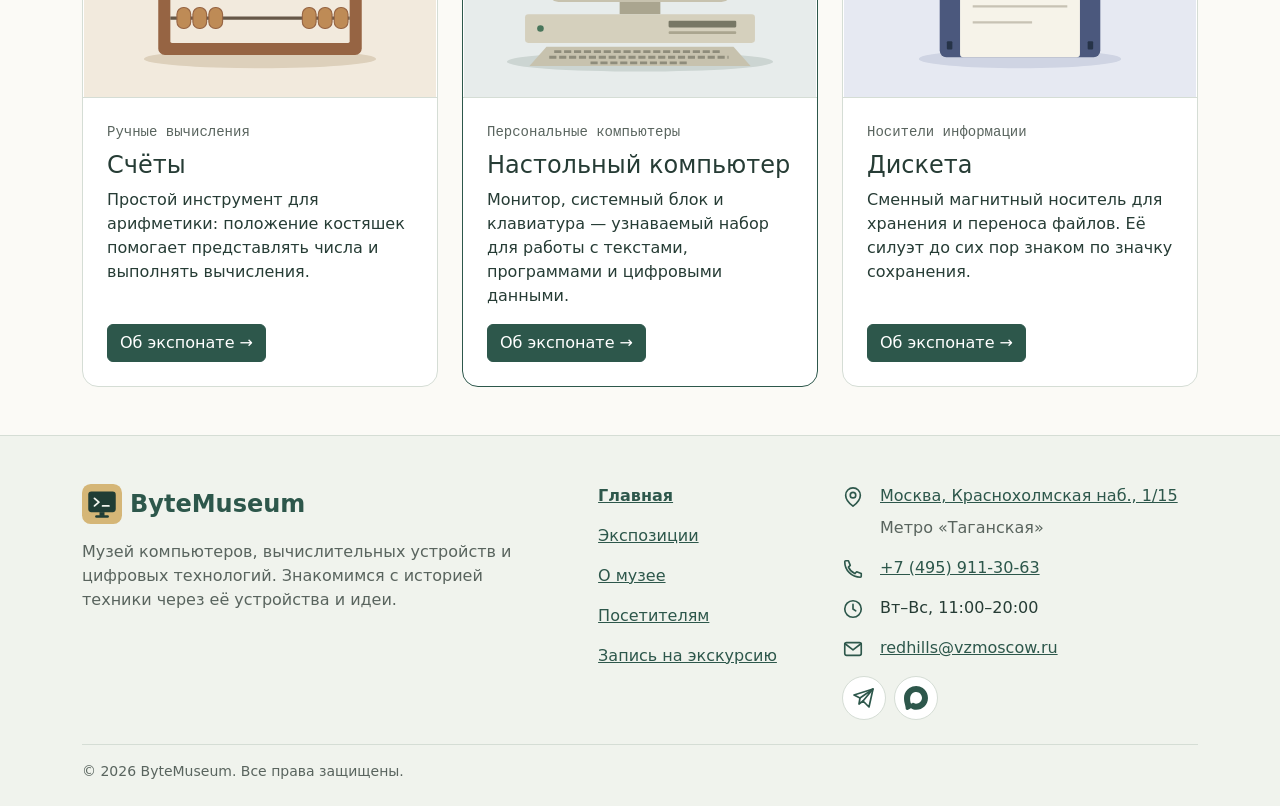
==== commit fa4affa1: "fix: reorder info in footer, add socials" ====
--- a/index.html
+++ b/index.html
@@ -163,24 +163,34 @@
         <div class="col-12 col-sm-7 col-lg-4">
           <ul class="d-flex flex-column gap-3 list-unstyled mb-0">
             <li class="d-flex align-items-start gap-3">
-              <svg class="museum-footer__icon" width="22" height="22" viewBox="0 0 24 24" fill="none" stroke="currentColor" stroke-width="1.8" stroke-linecap="round" stroke-linejoin="round" aria-hidden="true" focusable="false"><use href="images/icons.svg#phone"></use></svg>
-              <div><span class="visually-hidden">Телефон: </span><a class="museum-footer__contact" href="tel:+74959113063">+7 (495) 911-30-63</a></div>
-            </li>
-            <li class="d-flex align-items-start gap-3">
-              <svg class="museum-footer__icon" width="22" height="22" viewBox="0 0 24 24" fill="none" stroke="currentColor" stroke-width="1.8" stroke-linecap="round" stroke-linejoin="round" aria-hidden="true" focusable="false"><use href="images/icons.svg#mail"></use></svg>
-              <div><span class="visually-hidden">Электронная почта: </span><a class="museum-footer__contact" href="mailto:redhills@vzmoscow.ru">redhills@vzmoscow.ru</a></div>
-            </li>
-            <li class="d-flex align-items-start gap-3">
-              <svg class="museum-footer__icon" width="22" height="22" viewBox="0 0 24 24" fill="none" stroke="currentColor" stroke-width="1.8" stroke-linecap="round" stroke-linejoin="round" aria-hidden="true" focusable="false"><use href="images/icons.svg#clock"></use></svg>
-              <div><span class="visually-hidden">Время работы: </span><span>Вт–Вс, 11:00–20:00</span></div>
-            </li>
-            <li class="d-flex align-items-start gap-3">
               <svg class="museum-footer__icon" width="22" height="22" viewBox="0 0 24 24" fill="none" stroke="currentColor" stroke-width="1.8" stroke-linecap="round" stroke-linejoin="round" aria-hidden="true" focusable="false"><use href="images/icons.svg#pin"></use></svg>
               <address class="mb-0">
                 <span class="visually-hidden">Адрес: </span><a href="visitors.html#directions">Москва, Краснохолмская наб., 1/15</a>
                 <span class="d-block text-body-secondary mt-2">Метро «Таганская»</span>
               </address>
             </li>
+            <li class="d-flex align-items-start gap-3">
+              <svg class="museum-footer__icon" width="22" height="22" viewBox="0 0 24 24" fill="none" stroke="currentColor" stroke-width="1.8" stroke-linecap="round" stroke-linejoin="round" aria-hidden="true" focusable="false"><use href="images/icons.svg#phone"></use></svg>
+              <div><span class="visually-hidden">Телефон: </span><a class="museum-footer__contact" href="tel:+74959113063">+7 (495) 911-30-63</a></div>
+            </li>
+            <li class="d-flex align-items-start gap-3">
+              <svg class="museum-footer__icon" width="22" height="22" viewBox="0 0 24 24" fill="none" stroke="currentColor" stroke-width="1.8" stroke-linecap="round" stroke-linejoin="round" aria-hidden="true" focusable="false"><use href="images/icons.svg#clock"></use></svg>
+              <div><span class="visually-hidden">Время работы: </span><span>Вт–Вс, 11:00–20:00</span></div>
+            </li>
+            <li class="d-flex align-items-start gap-3">
+              <svg class="museum-footer__icon" width="22" height="22" viewBox="0 0 24 24" fill="none" stroke="currentColor" stroke-width="1.8" stroke-linecap="round" stroke-linejoin="round" aria-hidden="true" focusable="false"><use href="images/icons.svg#mail"></use></svg>
+              <div><span class="visually-hidden">Электронная почта: </span><a class="museum-footer__contact" href="mailto:redhills@vzmoscow.ru">redhills@vzmoscow.ru</a></div>
+            </li>
+            <li>
+              <div class="social-links d-flex align-items-center gap-2" role="group" aria-label="Социальные сети">
+                <a class="social-links__link" href="https://t.me/kholmygallery" target="_blank" rel="noopener noreferrer" aria-label="Telegram (откроется в новой вкладке)" title="Telegram">
+                  <svg width="24" height="24" viewBox="0 0 24 24" aria-hidden="true" focusable="false"><use href="images/icons.svg#telegram"></use></svg>
+                </a>
+                <a class="social-links__link" href="https://max.ru/" target="_blank" rel="noopener noreferrer" aria-label="MAX (откроется в новой вкладке)" title="MAX">
+                  <svg width="24" height="24" viewBox="0 0 24 24" aria-hidden="true" focusable="false"><use href="images/icons.svg#max"></use></svg>
+                </a>
+              </div>
+            </li>
           </ul>
         </div>
       </div>
--- a/css/custom.css
+++ b/css/custom.css
@@ -69,6 +69,26 @@
   font-weight: 600;
 }
 
+.social-links__link {
+  display: inline-flex;
+  align-items: center;
+  justify-content: center;
+  flex-shrink: 0;
+  width: 44px;
+  height: 44px;
+  color: var(--museum-brand);
+  background-color: var(--museum-surface);
+  border: 1px solid var(--bs-border-color);
+  border-radius: 50%;
+}
+
+.social-links__link:hover,
+.social-links__link:focus-visible {
+  color: #ffffff;
+  background-color: var(--museum-brand);
+  border-color: var(--museum-brand);
+}
+
 .museum-footer__bottom {
   /* Оставляем место для фиксированной ссылки «Наверх». */
   padding-right: 7rem;
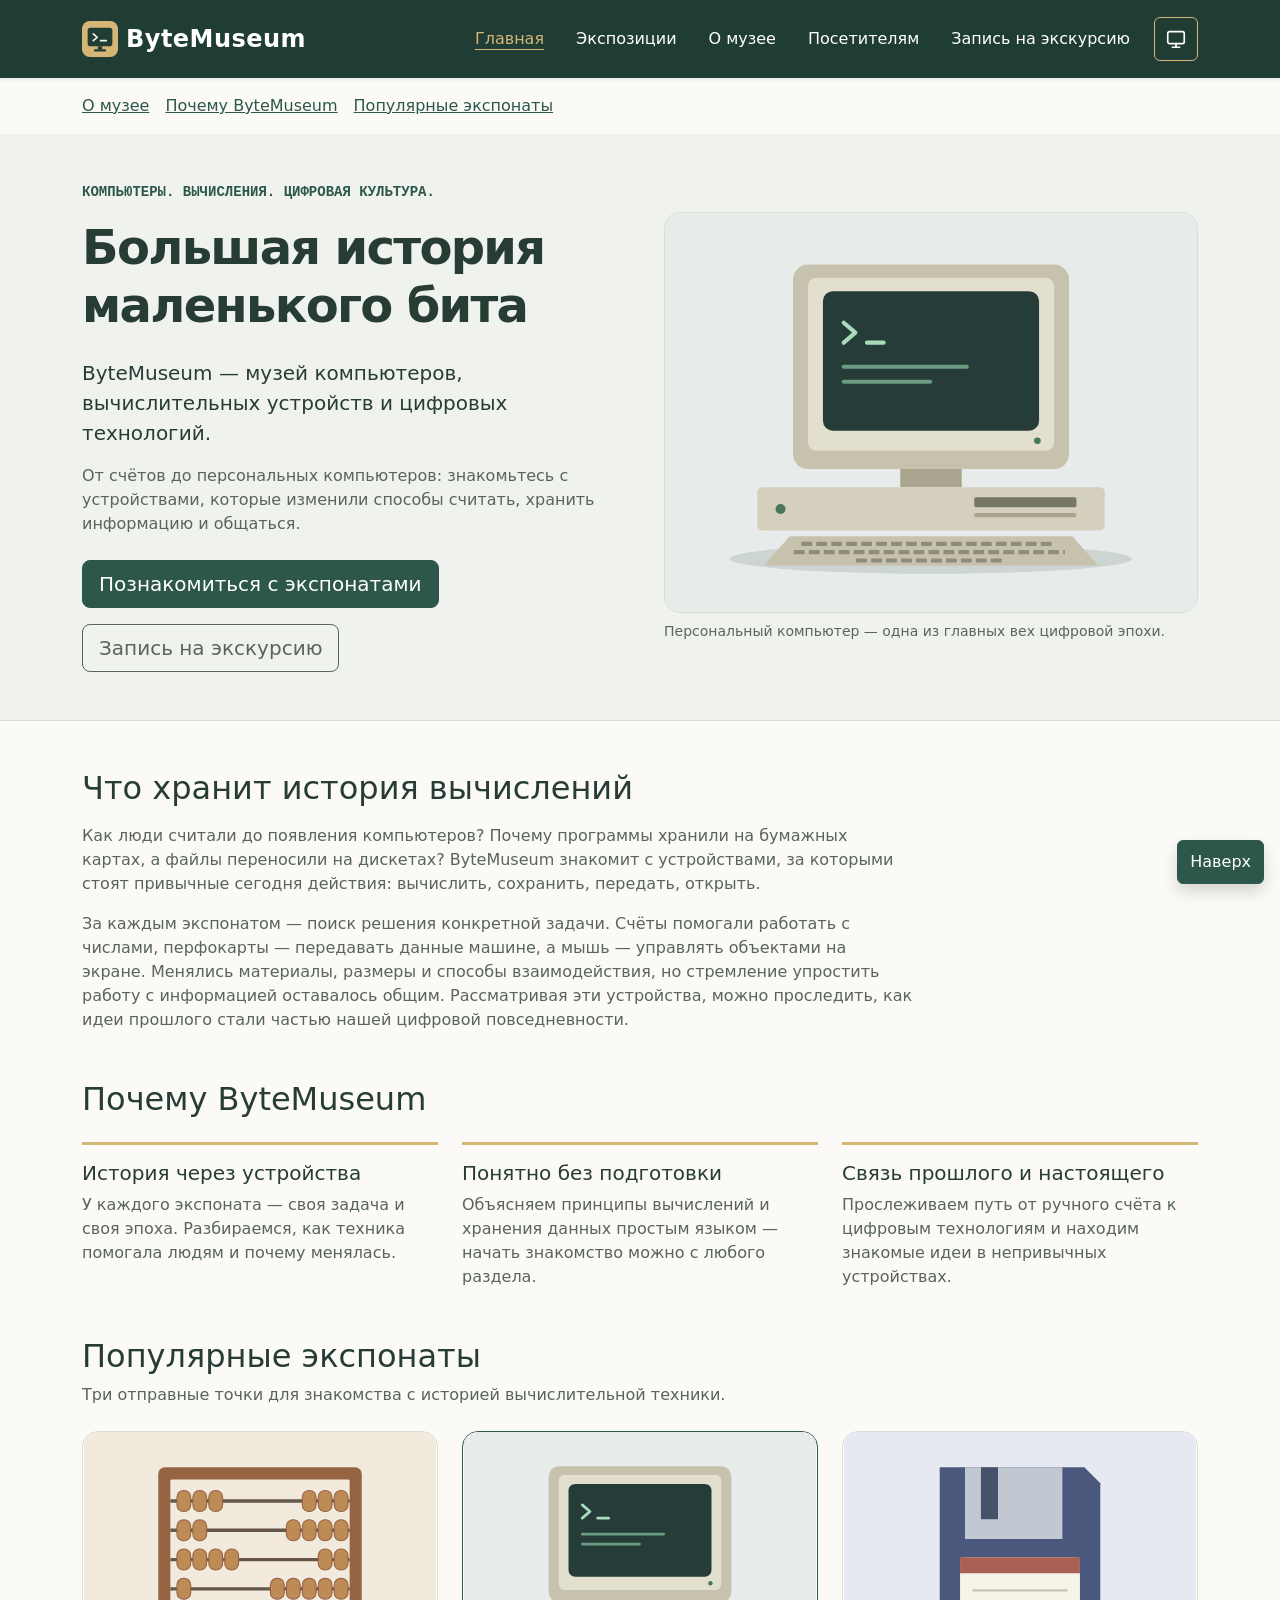
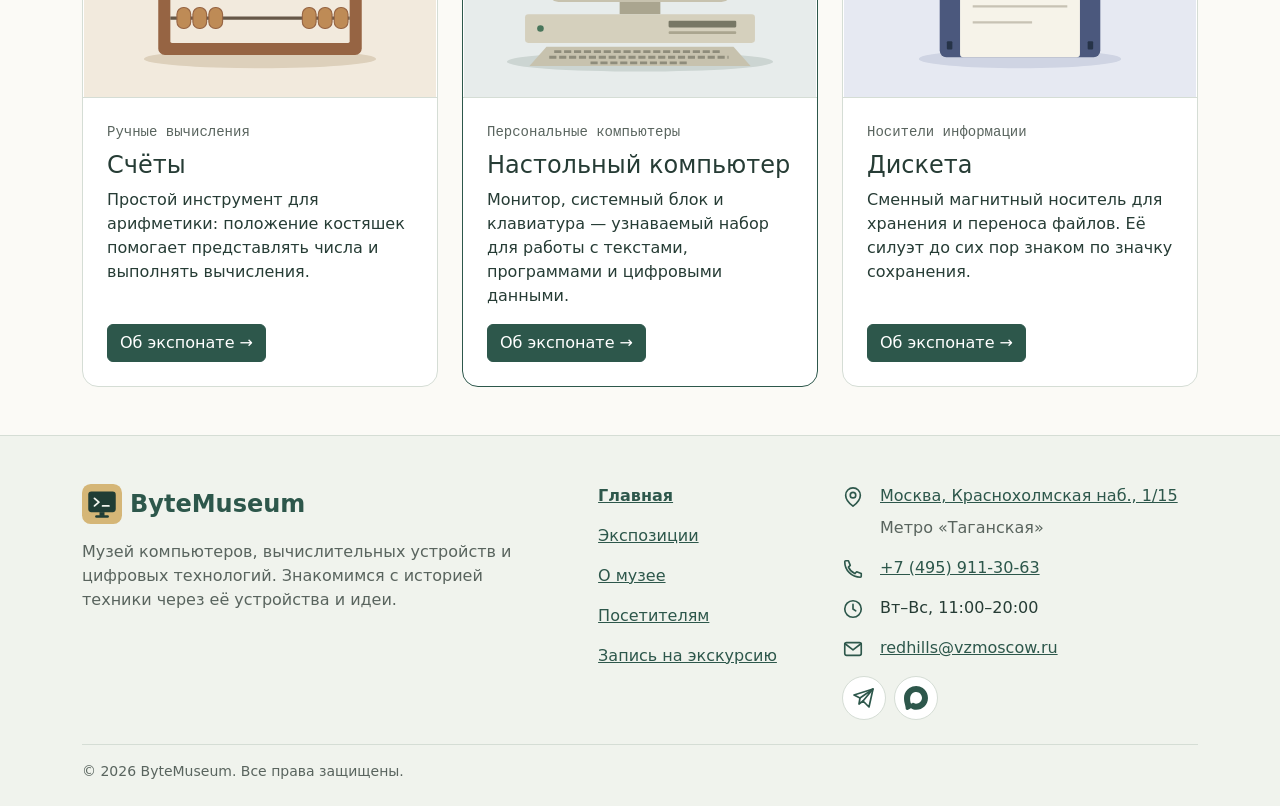
==== commit 235ecd92: "feat: system/light/dark theme" ====
--- a/index.html
+++ b/index.html
@@ -1,17 +1,18 @@
 <!DOCTYPE html>
-<html lang="ru">
+<html lang="ru" data-bs-theme="light">
 <head>
   <meta charset="UTF-8">
   <meta name="viewport" content="width=device-width, initial-scale=1.0">
   <meta name="description" content="ByteMuseum — музей компьютеров, вычислительных устройств и цифровых технологий.">
   <title>Главная — ByteMuseum</title>
   <link rel="icon" type="image/svg+xml" href="images/logo.svg">
+  <script src="js/theme.js"></script>
   <link rel="stylesheet" href="https://cdn.jsdelivr.net/npm/bootstrap@5.3.8/dist/css/bootstrap.min.css">
   <link rel="stylesheet" href="css/custom.css">
 </head>
 <body id="top" class="d-flex flex-column min-vh-100">
   <header class="museum-header sticky-top text-white shadow-sm">
-    <nav class="museum-nav navbar navbar-expand-lg py-3" data-bs-theme="dark" aria-label="Основная навигация">
+    <nav class="museum-nav navbar navbar-expand-xl py-3" data-bs-theme="dark" aria-label="Основная навигация">
       <div class="container">
         <a class="museum-header__brand navbar-brand d-inline-flex align-items-center gap-2 fs-4 mb-0" href="index.html">
           <img class="museum-brand__icon" src="images/logo.svg" width="36" height="36" alt="">
@@ -21,13 +22,16 @@
           <span class="navbar-toggler-icon"></span>
         </button>
         <div class="collapse navbar-collapse" id="main-menu">
-          <ul class="navbar-nav ms-auto gap-lg-3 pt-3 pt-lg-0">
+          <ul class="navbar-nav ms-auto gap-xl-3 pt-3 pt-xl-0">
             <li class="nav-item"><a class="museum-nav__link nav-link" href="index.html" aria-current="page">Главная</a></li>
             <li class="nav-item"><a class="museum-nav__link nav-link" href="exhibitions.html">Экспозиции</a></li>
             <li class="nav-item"><a class="museum-nav__link nav-link" href="about.html">О музее</a></li>
             <li class="nav-item"><a class="museum-nav__link nav-link" href="visitors.html">Посетителям</a></li>
             <li class="nav-item"><a class="museum-nav__link nav-link" href="tours.html">Запись на экскурсию</a></li>
           </ul>
+          <button id="theme-toggle" class="theme-toggle btn align-items-center justify-content-center ms-xl-3 mt-3 mt-xl-0" type="button" aria-label="Тема: системная. Переключить на тёмную" title="Тема: системная. Переключить на тёмную" hidden>
+            <svg width="22" height="22" viewBox="0 0 24 24" fill="none" stroke="currentColor" stroke-width="1.8" stroke-linecap="round" stroke-linejoin="round" aria-hidden="true" focusable="false"><use id="theme-icon" href="images/icons.svg#theme-system"></use></svg>
+          </button>
         </div>
       </div>
     </nav>
--- a/css/custom.css
+++ b/css/custom.css
@@ -1,27 +1,92 @@
 :root {
-  /* Тема сайта */
+  /* Палитра светлой темы и общие размеры. */
+  color-scheme: light;
   --museum-brand: #2d574b;
   --museum-brand-rgb: 45, 87, 75;
   --museum-brand-hover: #234438;
+  --museum-brand-hover-rgb: 35, 68, 56;
+  --museum-on-brand: #ffffff;
+  --museum-button-bg: #2d574b;
+  --museum-button-hover: #234438;
+  --museum-button-active: #203d35;
   --museum-header: #203d35;
   --museum-accent: #d5b677;
   --museum-focus: #986414;
   --museum-surface: #ffffff;
   --museum-surface-muted: #f0f3ed;
+  --museum-input-border: #75877c;
   --museum-radius: 1rem;
   --museum-anchor-offset: 10rem;
 
-  /* Общие цвета Bootstrap и собственных блоков */
+  /* Переменные Bootstrap: текст, поверхности, ссылки и состояния форм. */
   --bs-primary: var(--museum-brand);
   --bs-primary-rgb: var(--museum-brand-rgb);
+  --bs-primary-text-emphasis: #234438;
+  --bs-primary-bg-subtle: #e5eee7;
+  --bs-primary-border-subtle: #a2b7aa;
   --bs-body-color: #263c35;
+  --bs-body-color-rgb: 38, 60, 53;
   --bs-body-bg: #fbfaf6;
+  --bs-body-bg-rgb: 251, 250, 246;
+  --bs-emphasis-color: #182a23;
+  --bs-emphasis-color-rgb: 24, 42, 35;
   --bs-secondary-color: #59645e;
+  --bs-secondary-color-rgb: 89, 100, 94;
+  --bs-secondary-bg: #e5ebe4;
+  --bs-secondary-bg-rgb: 229, 235, 228;
+  --bs-tertiary-color: #626c66;
+  --bs-tertiary-color-rgb: 98, 108, 102;
+  --bs-tertiary-bg: var(--museum-surface-muted);
+  --bs-tertiary-bg-rgb: 240, 243, 237;
   --bs-border-color: #d5ddd5;
+  --bs-border-color-translucent: rgba(38, 60, 53, 0.25);
   --bs-link-color: var(--museum-brand);
   --bs-link-color-rgb: var(--museum-brand-rgb);
   --bs-link-hover-color: var(--museum-brand-hover);
-  --bs-link-hover-color-rgb: 35, 68, 56;
+  --bs-link-hover-color-rgb: var(--museum-brand-hover-rgb);
+  --bs-form-valid-color: #146c43;
+  --bs-form-valid-border-color: #146c43;
+  --bs-form-invalid-color: #b02a37;
+  --bs-form-invalid-border-color: #b02a37;
+}
+
+:root[data-bs-theme="dark"] {
+  color-scheme: dark;
+  --museum-brand: #9bcbb5;
+  --museum-brand-rgb: 155, 203, 181;
+  --museum-brand-hover: #c1e4d2;
+  --museum-brand-hover-rgb: 193, 228, 210;
+  --museum-on-brand: #142c23;
+  --museum-button-bg: #356653;
+  --museum-button-hover: #407a64;
+  --museum-button-active: #2d574b;
+  --museum-header: #162b24;
+  --museum-focus: #e1c48c;
+  --museum-surface: #202e28;
+  --museum-surface-muted: #26382f;
+  --museum-input-border: #789184;
+  --bs-primary-text-emphasis: #b2ddc7;
+  --bs-primary-bg-subtle: #243c30;
+  --bs-primary-border-subtle: #648b74;
+  --bs-body-color: #e5ede6;
+  --bs-body-color-rgb: 229, 237, 230;
+  --bs-body-bg: #17221c;
+  --bs-body-bg-rgb: 23, 34, 28;
+  --bs-emphasis-color: #f5faf5;
+  --bs-emphasis-color-rgb: 245, 250, 245;
+  --bs-secondary-color: #b4c4b9;
+  --bs-secondary-color-rgb: 180, 196, 185;
+  --bs-secondary-bg: #304338;
+  --bs-secondary-bg-rgb: 48, 67, 56;
+  --bs-tertiary-color: #a6b9ac;
+  --bs-tertiary-color-rgb: 166, 185, 172;
+  --bs-tertiary-bg-rgb: 38, 56, 47;
+  --bs-border-color: #52675a;
+  --bs-border-color-translucent: rgba(229, 237, 230, 0.25);
+  --bs-form-valid-color: #92d7b4;
+  --bs-form-valid-border-color: #92d7b4;
+  --bs-form-invalid-color: #ffa8b1;
+  --bs-form-invalid-border-color: #ffa8b1;
 }
 
 /* Базовое поведение и клавиатурная навигация */
@@ -84,7 +149,7 @@
 
 .social-links__link:hover,
 .social-links__link:focus-visible {
-  color: #ffffff;
+  color: var(--museum-on-brand);
   background-color: var(--museum-brand);
   border-color: var(--museum-brand);
 }
@@ -120,6 +185,38 @@
   min-height: 44px;
 }
 
+.theme-toggle {
+  --bs-btn-color: #ffffff;
+  --bs-btn-border-color: var(--museum-accent);
+  --bs-btn-hover-color: var(--museum-header);
+  --bs-btn-hover-bg: var(--museum-accent);
+  --bs-btn-hover-border-color: var(--museum-accent);
+  --bs-btn-active-color: var(--museum-header);
+  --bs-btn-active-bg: var(--museum-accent);
+  --bs-btn-active-border-color: var(--museum-accent);
+  min-height: 44px;
+  width: 44px;
+  padding: 0;
+}
+
+.theme-toggle:not([hidden]) {
+  display: inline-flex;
+}
+
+.theme-toggle[hidden] {
+  display: none;
+}
+
+.theme-toggle:focus-visible {
+  outline: 3px solid var(--museum-accent);
+  outline-offset: 4px;
+}
+
+.theme-toggle[data-theme-mode="dark"] {
+  color: var(--museum-header);
+  background-color: var(--museum-accent);
+}
+
 /* Главный блок и преимущества */
 .museum-hero,
 .museum-footer {
@@ -147,7 +244,87 @@
   border-top: 3px solid var(--museum-accent);
 }
 
-/* Экспонат */
+/* Хронология: вертикальная на телефоне, горизонтальная на широком экране. */
+.museum-timeline {
+  background-color: var(--museum-surface-muted);
+}
+
+.museum-timeline__list {
+  margin: 0 0 0 0.75rem;
+  padding-top: 0.75rem;
+}
+
+.museum-timeline__step {
+  position: relative;
+  padding: 0 0 2rem 2rem;
+  border-left: 2px solid var(--museum-brand);
+}
+
+.museum-timeline__step:last-child {
+  padding-bottom: 0;
+  border-color: transparent;
+}
+
+.museum-timeline__number {
+  position: absolute;
+  top: 0;
+  left: -0.85rem;
+  display: inline-flex;
+  align-items: center;
+  justify-content: center;
+  width: 1.6rem;
+  height: 1.6rem;
+  border-radius: 50%;
+  color: var(--museum-on-brand);
+  background-color: var(--museum-brand);
+  font-size: 0.875rem;
+  font-weight: 600;
+}
+
+/* Экспозиции и экспонаты */
+.exhibition-filters {
+  background-color: var(--museum-surface-muted);
+}
+
+.exhibition-empty {
+  background-color: var(--museum-surface);
+}
+
+.exhibit-comparison {
+  background-color: var(--museum-surface);
+}
+
+.comparison-table {
+  table-layout: fixed;
+  min-width: 42rem;
+}
+
+.comparison-table thead th {
+  width: auto;
+}
+
+.comparison-table--three {
+  min-width: 54rem;
+}
+
+.comparison-table th:first-child {
+  width: 10rem;
+}
+
+.comparison-table th,
+.comparison-table td {
+  overflow-wrap: anywhere;
+}
+
+#comparison-result-title {
+  scroll-margin-top: var(--museum-anchor-offset);
+}
+
+.comparison-choice .form-check-input:checked {
+  background-color: var(--museum-button-bg);
+  border-color: var(--museum-button-bg);
+}
+
 .exhibit-card {
   background-color: var(--museum-surface);
   border: 1px solid var(--bs-border-color);
@@ -166,7 +343,7 @@
 }
 
 .museum-badge {
-  color: #ffffff;
+  color: var(--museum-on-brand);
   background-color: var(--museum-brand);
 }
 
@@ -209,20 +386,43 @@
 }
 
 /* Форма записи и предварительный просмотр заявки */
+.form-control,
+.form-select,
+.form-check-input,
+.input-group-text {
+  border-color: var(--museum-input-border);
+}
+
+.btn-outline-secondary {
+  --bs-btn-color: var(--bs-secondary-color);
+  --bs-btn-border-color: var(--bs-secondary-color);
+  --bs-btn-hover-color: var(--bs-body-bg);
+  --bs-btn-hover-bg: var(--bs-body-color);
+  --bs-btn-hover-border-color: var(--bs-body-color);
+  --bs-btn-active-color: var(--bs-body-bg);
+  --bs-btn-active-bg: var(--bs-body-color);
+  --bs-btn-active-border-color: var(--bs-body-color);
+  --bs-btn-disabled-color: var(--bs-secondary-color);
+  --bs-btn-disabled-border-color: var(--bs-secondary-color);
+}
+
 .tour-note {
   --bs-card-bg: var(--museum-surface-muted);
 }
 
 .tour-form .form-control:focus,
 .tour-form .form-select:focus,
+.exhibition-filters .form-control:focus,
+.exhibition-filters .form-select:focus,
+.comparison-choice .form-check-input:focus,
 .tour-form .form-check-input:focus {
   border-color: var(--museum-brand);
   box-shadow: 0 0 0 0.25rem rgba(var(--museum-brand-rgb), 0.2);
 }
 
 .tour-form .form-check-input:checked {
-  background-color: var(--museum-brand);
-  border-color: var(--museum-brand);
+  background-color: var(--museum-button-bg);
+  border-color: var(--museum-button-bg);
 }
 
 .tour-summary dd {
@@ -235,15 +435,19 @@
 
 /* Состояния кнопок через переменные Bootstrap */
 .museum-button {
-  --bs-btn-bg: var(--museum-brand);
-  --bs-btn-border-color: var(--museum-brand);
-  --bs-btn-hover-bg: var(--museum-brand-hover);
-  --bs-btn-hover-border-color: var(--museum-brand-hover);
-  --bs-btn-active-bg: var(--museum-header);
-  --bs-btn-active-border-color: var(--museum-header);
+  --bs-btn-color: #ffffff;
+  --bs-btn-hover-color: #ffffff;
+  --bs-btn-active-color: #ffffff;
+  --bs-btn-disabled-color: #ffffff;
+  --bs-btn-bg: var(--museum-button-bg);
+  --bs-btn-border-color: var(--museum-button-bg);
+  --bs-btn-hover-bg: var(--museum-button-hover);
+  --bs-btn-hover-border-color: var(--museum-button-hover);
+  --bs-btn-active-bg: var(--museum-button-active);
+  --bs-btn-active-border-color: var(--museum-button-active);
   --bs-btn-focus-shadow-rgb: var(--museum-brand-rgb);
-  --bs-btn-disabled-bg: var(--museum-brand);
-  --bs-btn-disabled-border-color: var(--museum-brand);
+  --bs-btn-disabled-bg: var(--museum-button-bg);
+  --bs-btn-disabled-border-color: var(--museum-button-bg);
 }
 
 .back-to-top {
@@ -265,4 +469,19 @@
   :root {
     --museum-anchor-offset: 7rem;
   }
-}
+
+  .museum-timeline__list {
+    margin-left: 0;
+  }
+
+  .museum-timeline__step {
+    padding: 2rem 1rem 0 0;
+    border-left: 0;
+    border-top: 2px solid var(--museum-brand);
+  }
+
+  .museum-timeline__number {
+    top: -0.85rem;
+    left: 0;
+  }
+}
